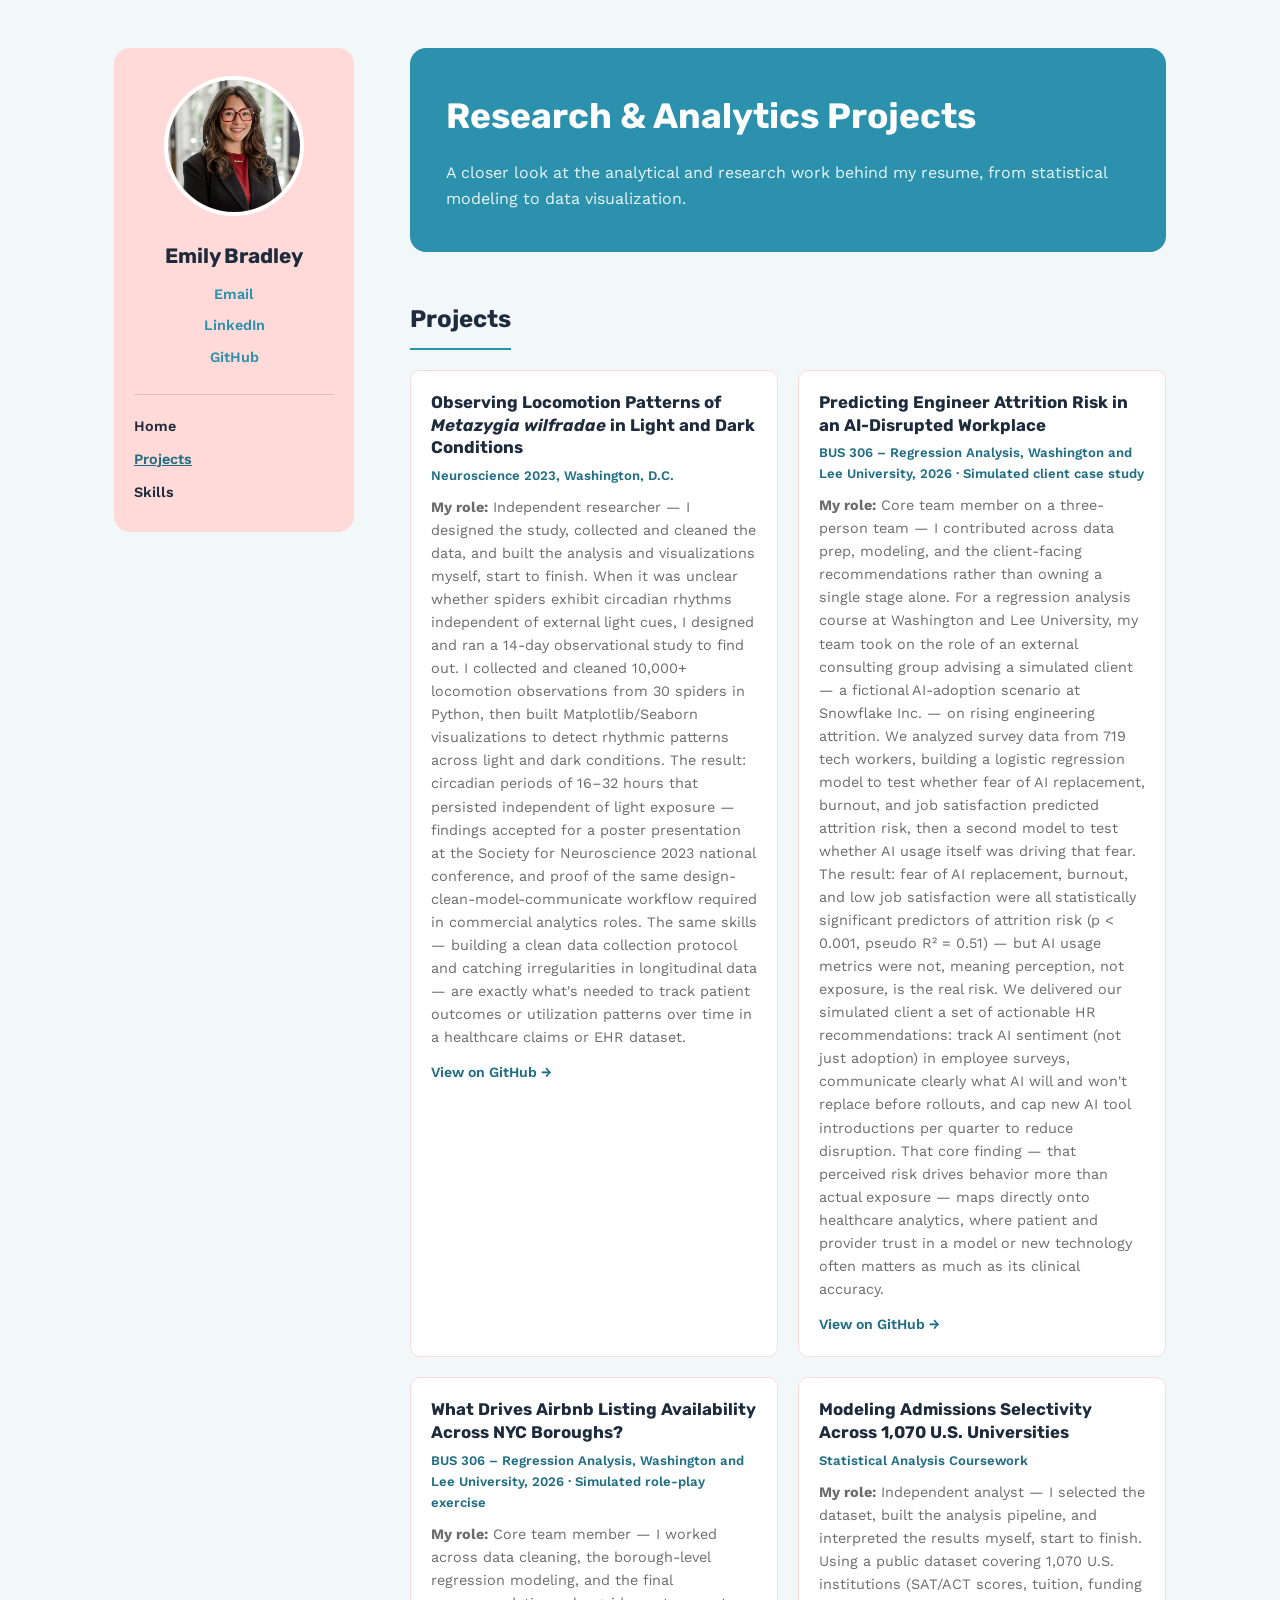
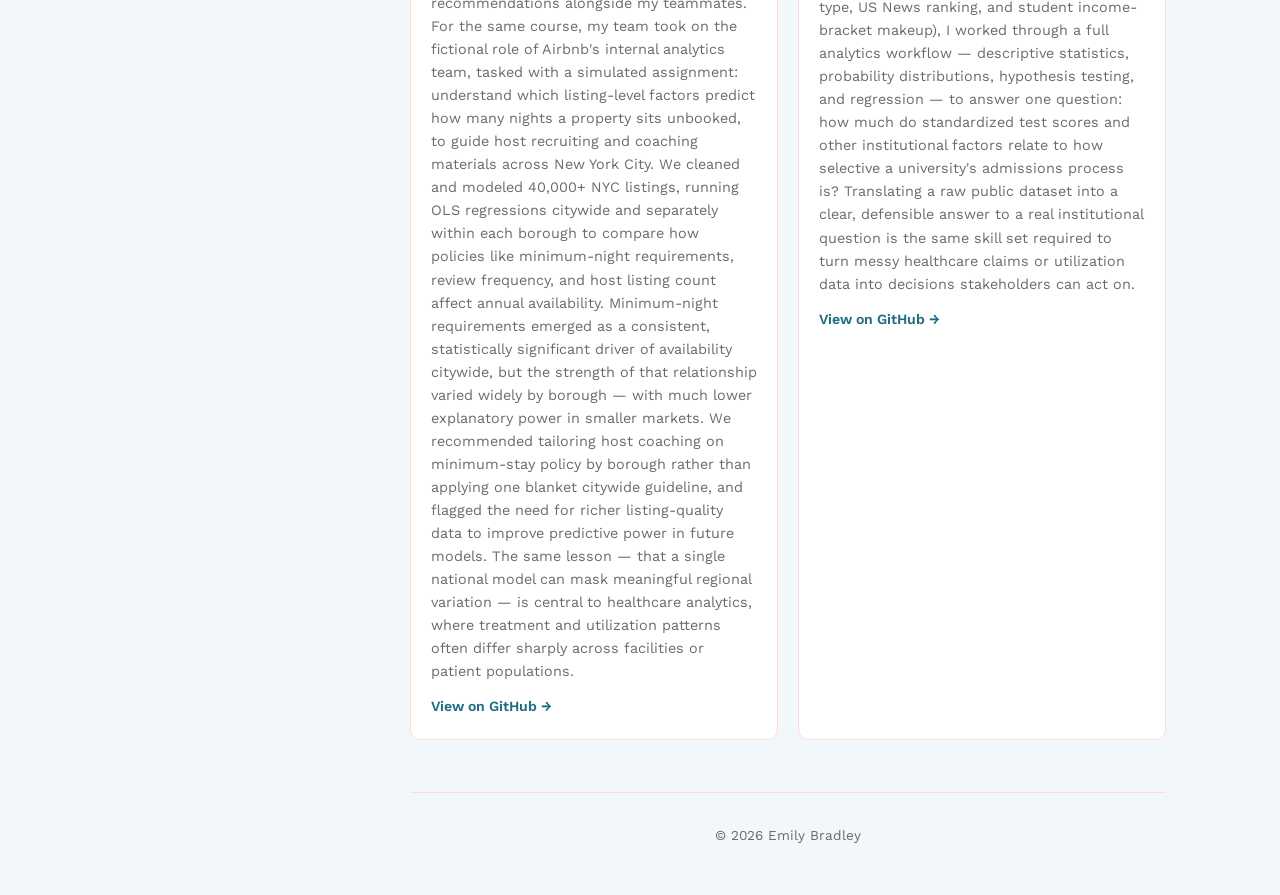
==== projects.html @ 8f9e4322 "Add files via upload" ====
<!DOCTYPE html>
<html lang="en">
<head>
<meta charset="UTF-8">
<meta name="viewport" content="width=device-width, initial-scale=1.0">
<title>Projects | Emily Bradley</title>
<meta name="description" content="Research and analytics projects by Emily Bradley.">
<link rel="preconnect" href="https://fonts.googleapis.com">
<link rel="preconnect" href="https://fonts.gstatic.com" crossorigin>
<link href="https://fonts.googleapis.com/css2?family=Work+Sans:wght@300;400;600;700&family=Rubik:wght@600;700&display=swap" rel="stylesheet">
<link rel="stylesheet" href="style.css">
</head>
<body>

<div class="page">

<aside class="sidebar">
<div class="author-box">
<img src="headshot.jpg" alt="Emily Bradley" class="author-photo" id="headshot">
<h2 class="author-name">Emily Bradley</h2>
<ul class="author-social">
<li><a href="mailto:brade26@wfu.edu">Email</a></li>
<li><a href="https://linkedin.com/in/emilybradley03" target="_blank" rel="noopener">LinkedIn</a></li>
<li><a href="https://github.com/embrad03" target="_blank" rel="noopener">GitHub</a></li>
</ul>
</div>
<nav class="side-nav">
<a href="index.html">Home</a>
<a href="projects.html" class="active">Projects</a>
<a href="skills.html">Skills</a>
</nav>
</aside>

<main class="main">

<section class="intro">
<h1>Research &amp; Analytics Projects</h1>
<p>A closer look at the analytical and research work behind my resume, from statistical modeling to data visualization.</p>
</section>

<section id="projects" class="archive-section">
<h2 class="archive-heading">Projects</h2>
<div class="entries-grid">
<article class="card">
<div class="card-body">
<h3>Observing Locomotion Patterns of <em>Metazygia wilfradae</em> in Light and Dark Conditions</h3>
<p class="card-date">Neuroscience 2023, Washington, D.C.</p>
<p class="card-excerpt"><strong>My role:</strong> Independent researcher &mdash; I designed the study, collected and cleaned the data, and built the analysis and visualizations myself, start to finish. When it was unclear whether spiders exhibit circadian rhythms independent of external light cues, I designed and ran a 14-day observational study to find out. I collected and cleaned 10,000+ locomotion observations from 30 spiders in Python, then built Matplotlib/Seaborn visualizations to detect rhythmic patterns across light and dark conditions. The result: circadian periods of 16&ndash;32 hours that persisted independent of light exposure &mdash; findings accepted for a poster presentation at the Society for Neuroscience 2023 national conference, and proof of the same design-clean-model-communicate workflow required in commercial analytics roles. The same skills &mdash; building a clean data collection protocol and catching irregularities in longitudinal data &mdash; are exactly what's needed to track patient outcomes or utilization patterns over time in a healthcare claims or EHR dataset.</p>
<p class="card-link"><a href="https://github.com/embrad03/spider-circadian-rhythm-project/tree/main" target="_blank" rel="noopener">View on GitHub &rarr;</a></p>
</div>
</article>
<article class="card">
<div class="card-body">
<h3>Predicting Engineer Attrition Risk in an AI-Disrupted Workplace</h3>
<p class="card-date">BUS 306 &ndash; Regression Analysis, Washington and Lee University, 2026 &middot; Simulated client case study</p>
<p class="card-excerpt"><strong>My role:</strong> Core team member on a three-person team &mdash; I contributed across data prep, modeling, and the client-facing recommendations rather than owning a single stage alone. For a regression analysis course at Washington and Lee University, my team took on the role of an external consulting group advising a simulated client &mdash; a fictional AI-adoption scenario at Snowflake Inc. &mdash; on rising engineering attrition. We analyzed survey data from 719 tech workers, building a logistic regression model to test whether fear of AI replacement, burnout, and job satisfaction predicted attrition risk, then a second model to test whether AI usage itself was driving that fear. The result: fear of AI replacement, burnout, and low job satisfaction were all statistically significant predictors of attrition risk (p &lt; 0.001, pseudo R&sup2; = 0.51) &mdash; but AI usage metrics were not, meaning perception, not exposure, is the real risk. We delivered our simulated client a set of actionable HR recommendations: track AI sentiment (not just adoption) in employee surveys, communicate clearly what AI will and won't replace before rollouts, and cap new AI tool introductions per quarter to reduce disruption. That core finding &mdash; that perceived risk drives behavior more than actual exposure &mdash; maps directly onto healthcare analytics, where patient and provider trust in a model or new technology often matters as much as its clinical accuracy.</p>
<p class="card-link"><a href="https://github.com/embrad03/ai-attrition-risk-analysis" target="_blank" rel="noopener">View on GitHub &rarr;</a></p>
</div>
</article>
<article class="card">
<div class="card-body">
<h3>What Drives Airbnb Listing Availability Across NYC Boroughs?</h3>
<p class="card-date">BUS 306 &ndash; Regression Analysis, Washington and Lee University, 2026 &middot; Simulated role-play exercise</p>
<p class="card-excerpt"><strong>My role:</strong> Core team member &mdash; I worked across data cleaning, the borough-level regression modeling, and the final recommendations alongside my teammates. For the same course, my team took on the fictional role of Airbnb's internal analytics team, tasked with a simulated assignment: understand which listing-level factors predict how many nights a property sits unbooked, to guide host recruiting and coaching materials across New York City. We cleaned and modeled 40,000+ NYC listings, running OLS regressions citywide and separately within each borough to compare how policies like minimum-night requirements, review frequency, and host listing count affect annual availability. Minimum-night requirements emerged as a consistent, statistically significant driver of availability citywide, but the strength of that relationship varied widely by borough &mdash; with much lower explanatory power in smaller markets. We recommended tailoring host coaching on minimum-stay policy by borough rather than applying one blanket citywide guideline, and flagged the need for richer listing-quality data to improve predictive power in future models. The same lesson &mdash; that a single national model can mask meaningful regional variation &mdash; is central to healthcare analytics, where treatment and utilization patterns often differ sharply across facilities or patient populations.</p>
<p class="card-link"><a href="https://github.com/embrad03/airbnb-nyc-availability-analysis" target="_blank" rel="noopener">View on GitHub &rarr;</a></p>
</div>
</article>
<article class="card">
<div class="card-body">
<h3>Modeling Admissions Selectivity Across 1,070 U.S. Universities</h3>
<p class="card-date">Statistical Analysis Coursework</p>
<p class="card-excerpt"><strong>My role:</strong> Independent analyst &mdash; I selected the dataset, built the analysis pipeline, and interpreted the results myself, start to finish. Using a public dataset covering 1,070 U.S. institutions (SAT/ACT scores, tuition, funding type, US News ranking, and student income-bracket makeup), I worked through a full analytics workflow &mdash; descriptive statistics, probability distributions, hypothesis testing, and regression &mdash; to answer one question: how much do standardized test scores and other institutional factors relate to how selective a university's admissions process is? Translating a raw public dataset into a clear, defensible answer to a real institutional question is the same skill set required to turn messy healthcare claims or utilization data into decisions stakeholders can act on.</p>
<p class="card-link"><a href="https://github.com/embrad03/University_test_scores_project/tree/main" target="_blank" rel="noopener">View on GitHub &rarr;</a></p>
</div>
</article>
</div>
</section>

<footer class="footer">
<p>&copy; 2026 Emily Bradley</p>
</footer>

</main>

</div>

</body>
</html>
---- style.css ----
:root {
--navy: #1e2b3c;
--teal: #2b91ad;
--teal-dark: #1f6d83;
--pink: #ffdad8;
--periwinkle: #d3ddea;
--cream: #f2f7f9;
--gray: #cdecef;
--text: #2b2b2b;
--muted: #6b6b6b;
--border: #ffdad8;
}

* { box-sizing: border-box; margin: 0; padding: 0; }

body {
font-family: 'Work Sans', sans-serif;
color: var(--text);
background: var(--cream);
line-height: 1.6;
}

h1, h2, h3, h4 { font-family: 'Rubik', sans-serif; color: var(--navy); }
a { color: var(--teal); text-decoration: none; }
a:hover { color: var(--teal-dark); }

.page {
max-width: 1100px;
margin: 0 auto;
padding: 48px 24px;
display: flex;
gap: 56px;
align-items: flex-start;
}

/* Sidebar */
.sidebar {
flex: 0 0 240px;
position: sticky;
top: 48px;
background: var(--pink);
border-radius: 16px;
padding: 28px 20px;
}
.author-box {
text-align: center;
padding-bottom: 24px;
border-bottom: 1px solid rgba(30, 43, 60, 0.15);
margin-bottom: 20px;
}
.author-photo {
width: 140px;
height: 140px;
border-radius: 50%;
object-fit: cover;
object-position: 38% center;
border: 4px solid #fff;
margin-bottom: 16px;
}
.author-name { font-size: 1.3rem; margin-bottom: 8px; }
.author-bio { color: var(--muted); font-size: 0.9rem; margin-bottom: 16px; }
.author-social { list-style: none; display: flex; flex-direction: column; gap: 6px; }
.author-social a { font-weight: 600; font-size: 0.9rem; }

.side-nav { display: flex; flex-direction: column; gap: 10px; }
.side-nav a { font-weight: 600; font-size: 0.9rem; color: var(--navy); }
.side-nav a:hover { color: var(--teal-dark); }
.side-nav a.active { color: var(--teal-dark); text-decoration: underline; }

.see-more { margin-top: 18px; }
.see-more a { font-weight: 600; color: var(--teal-dark); }

/* Main */
.main { flex: 1; min-width: 0; }

.intro {
margin-bottom: 48px;
background: var(--teal);
border-radius: 16px;
padding: 40px 36px;
}
.intro h1 { font-size: 2.2rem; margin-bottom: 16px; color: #fff; }
.intro p { color: #eaf6f8; max-width: 680px; }

.archive-section { margin-bottom: 52px; }
.archive-heading {
font-size: 1.5rem;
margin-bottom: 20px;
padding-bottom: 10px;
border-bottom: 2px solid var(--teal);
display: inline-block;
}

.entries-grid {
display: grid;
grid-template-columns: repeat(auto-fill, minmax(280px, 1fr));
gap: 20px;
}

.card {
background: #fff;
border: 1px solid var(--border);
border-radius: 10px;
overflow: hidden;
transition: box-shadow 0.2s ease, transform 0.2s ease;
}
.card:hover { box-shadow: 0 6px 18px rgba(0,0,0,0.08); transform: translateY(-2px); }
.card-body { padding: 20px; }
.card-body h3 { font-size: 1.05rem; margin-bottom: 6px; line-height: 1.35; }
.card-date { color: var(--teal-dark); font-size: 0.82rem; font-weight: 600; margin-bottom: 10px; }
.card-excerpt { color: var(--muted); font-size: 0.9rem; }
.card-link { margin-top: 10px; }
.card-link a { font-weight: 600; font-size: 0.88rem; color: var(--teal-dark); }

.placeholder-card { border-style: dashed; background: var(--cream); }
.placeholder-card .card-body h3 { color: var(--muted); }

/* Video */
.video-placeholder {
background: #fff;
border: 1px dashed var(--border);
border-radius: 10px;
padding: 60px 20px;
text-align: center;
color: var(--muted);
font-size: 0.95rem;
}

/* Resume */
.resume-intro { color: var(--muted); font-size: 0.9rem; margin-bottom: 14px; }
.resume-download {
display: inline-block;
background: var(--teal);
color: #fff;
font-weight: 600;
font-size: 0.9rem;
padding: 10px 18px;
border-radius: 8px;
margin-bottom: 18px;
}
.resume-download:hover { background: var(--teal-dark); color: #fff; }
.resume-embed {
border: 1px solid var(--border);
border-radius: 10px;
overflow: hidden;
}
.resume-embed embed { display: block; border: none; }

/* Skills */
.skills-framing { color: var(--muted); font-size: 0.92rem; margin-bottom: 20px; max-width: 680px; }
.skills-subhead { margin: 24px 0 12px; font-size: 1.05rem; }
.tag-list { display: flex; flex-wrap: wrap; gap: 10px; margin-bottom: 8px; }
.tag-list span {
background: var(--gray);
border: 1px solid var(--border);
padding: 6px 14px;
border-radius: 20px;
font-size: 0.85rem;
color: var(--navy);
}
.tech-grid { display: grid; grid-template-columns: repeat(auto-fit, minmax(220px, 1fr)); gap: 16px; }
.tech-item { background: #fff; border: 1px solid var(--border); border-radius: 10px; padding: 16px; }
.tech-item h4 { font-size: 0.95rem; margin-bottom: 6px; color: var(--teal-dark); }
.tech-item p { color: var(--muted); font-size: 0.88rem; }

/* Education */
.education { display: flex; gap: 32px; flex-wrap: wrap; }
.edu-item { flex: 1; min-width: 240px; }
.edu-item h3 { font-size: 1.05rem; margin-bottom: 4px; }
.edu-meta { color: var(--muted); font-size: 0.88rem; }

.footer { text-align: center; padding: 32px 0 0; color: var(--muted); font-size: 0.85rem; border-top: 1px solid var(--border); }

@media (max-width: 800px) {
.page { flex-direction: column; }
.sidebar { flex: none; width: 100%; position: static; }
.author-social { flex-direction: row; justify-content: center; flex-wrap: wrap; }
.side-nav { flex-direction: row; flex-wrap: wrap; justify-content: center; }
.resume-embed embed { height: 500px; }
}
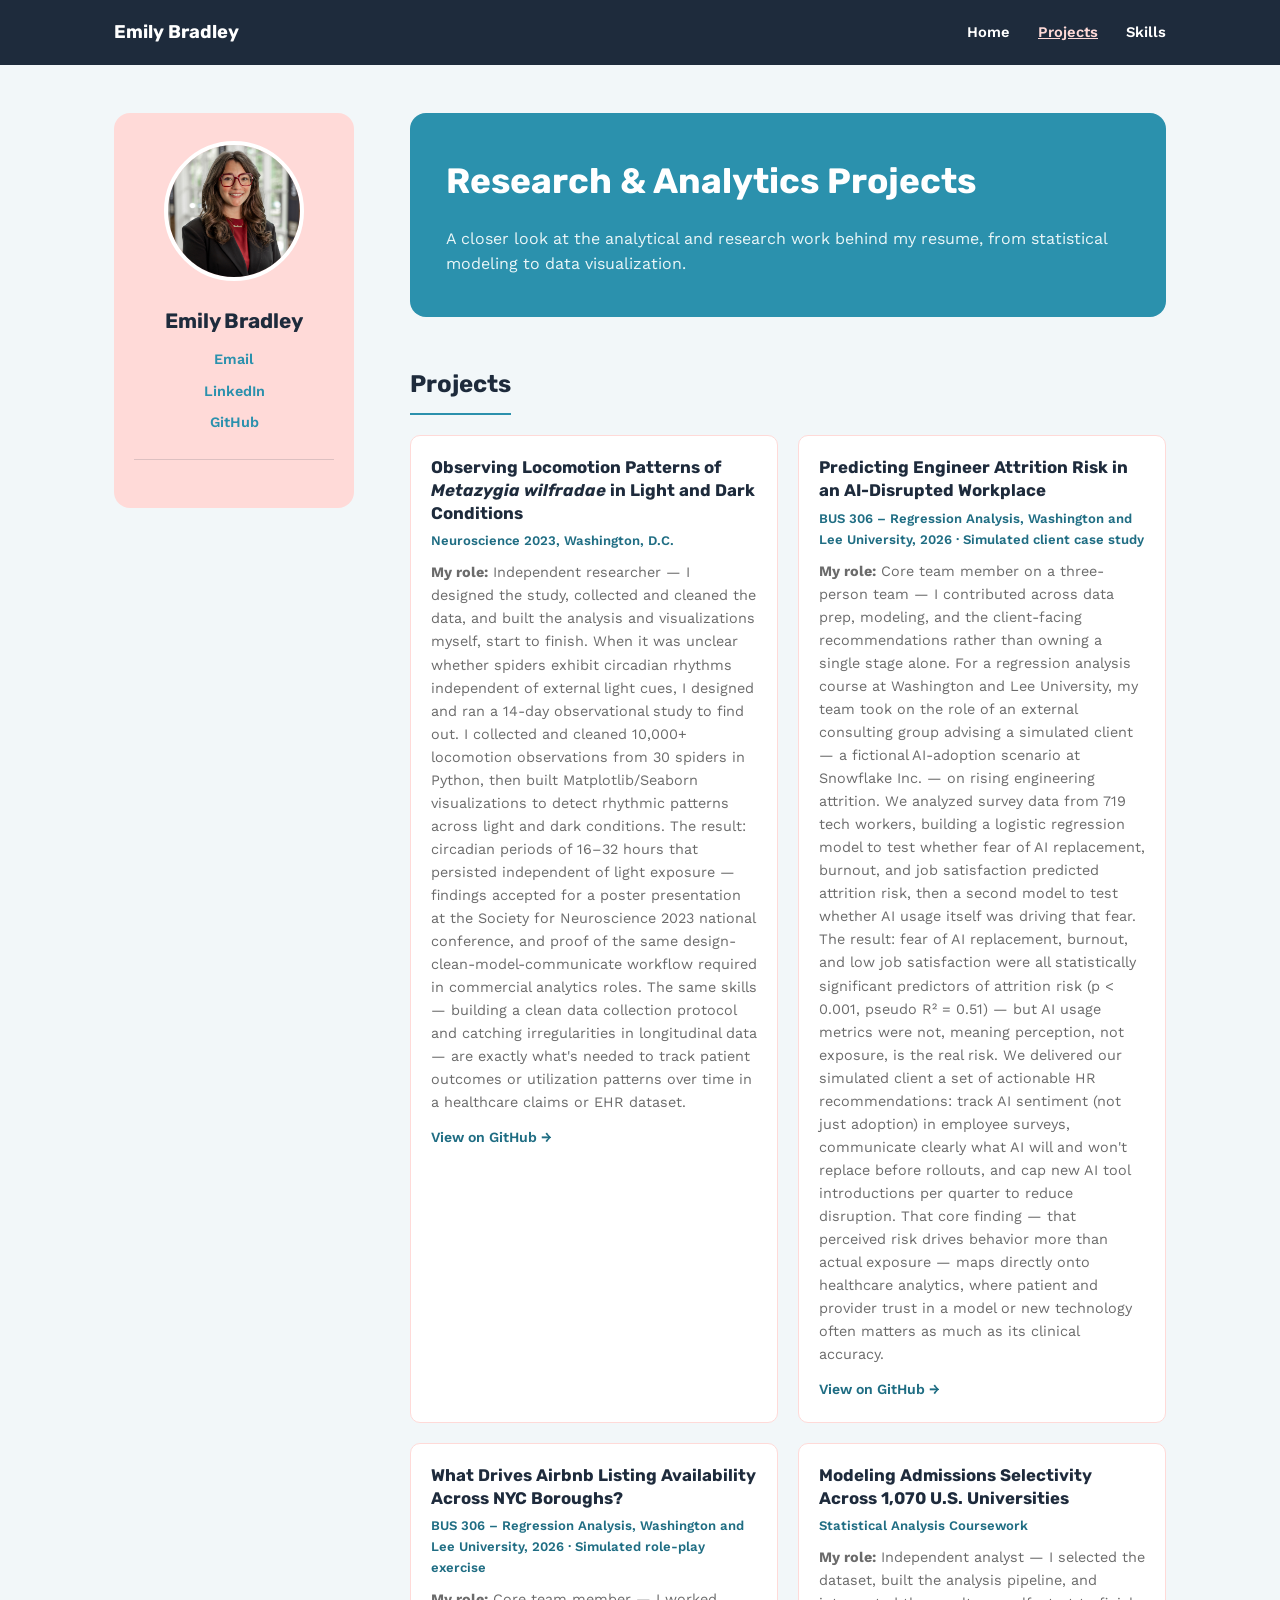
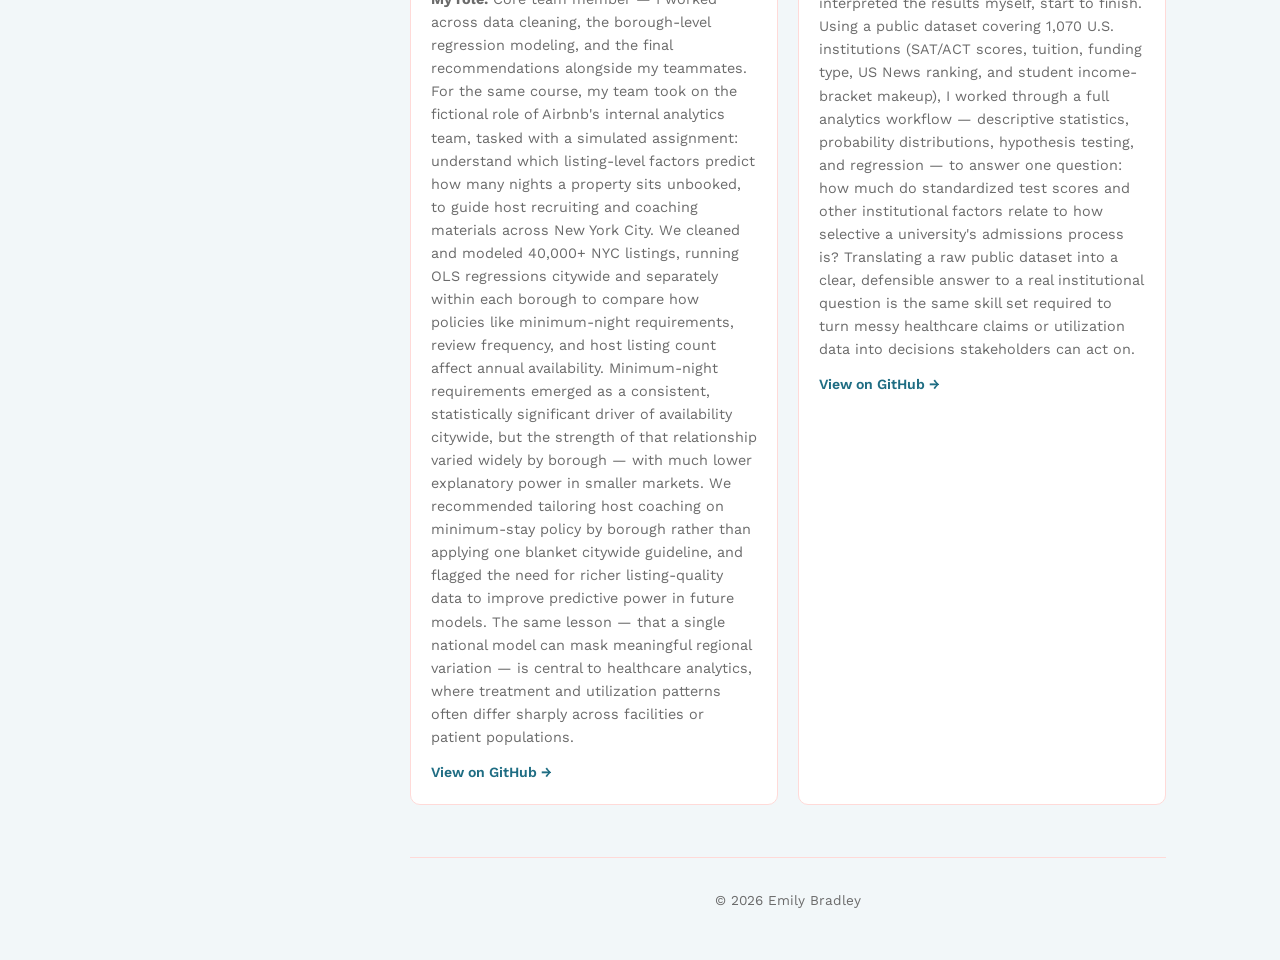
==== commit 7b503210: "Add files via upload" ====
--- a/projects.html
+++ b/projects.html
@@ -12,6 +12,17 @@
 </head>
 <body>
 
+<header class="topnav">
+  <div class="topnav-inner">
+    <a href="index.html" class="topnav-brand">Emily Bradley</a>
+    <nav class="topnav-links">
+      <a href="index.html">Home</a>
+      <a href="projects.html" class="active">Projects</a>
+      <a href="skills.html">Skills</a>
+    </nav>
+  </div>
+</header>
+
 <div class="page">
 
 <aside class="sidebar">
@@ -24,11 +35,6 @@
 <li><a href="https://github.com/embrad03" target="_blank" rel="noopener">GitHub</a></li>
 </ul>
 </div>
-<nav class="side-nav">
-<a href="index.html">Home</a>
-<a href="projects.html" class="active">Projects</a>
-<a href="skills.html">Skills</a>
-</nav>
 </aside>
 
 <main class="main">
--- a/style.css
+++ b/style.css
@@ -1,71 +1,85 @@
 :root {
---navy: #1e2b3c;
---teal: #2b91ad;
---teal-dark: #1f6d83;
---pink: #ffdad8;
---periwinkle: #d3ddea;
---cream: #f2f7f9;
---gray: #cdecef;
---text: #2b2b2b;
---muted: #6b6b6b;
---border: #ffdad8;
+  --navy: #1e2b3c;
+  --teal: #2b91ad;
+  --teal-dark: #1f6d83;
+  --pink: #ffdad8;
+  --periwinkle: #d3ddea;
+  --cream: #f2f7f9;
+  --gray: #cdecef;
+  --text: #2b2b2b;
+  --muted: #6b6b6b;
+  --border: #ffdad8;
 }
 
 * { box-sizing: border-box; margin: 0; padding: 0; }
 
 body {
-font-family: 'Work Sans', sans-serif;
-color: var(--text);
-background: var(--cream);
-line-height: 1.6;
+  font-family: 'Work Sans', sans-serif;
+  color: var(--text);
+  background: var(--cream);
+  line-height: 1.6;
 }
 
 h1, h2, h3, h4 { font-family: 'Rubik', sans-serif; color: var(--navy); }
 a { color: var(--teal); text-decoration: none; }
 a:hover { color: var(--teal-dark); }
 
+/* Top banner nav */
+.topnav { background: var(--navy); }
+.topnav-inner {
+  max-width: 1100px;
+  margin: 0 auto;
+  padding: 18px 24px;
+  display: flex;
+  align-items: center;
+  justify-content: space-between;
+  flex-wrap: wrap;
+  gap: 12px;
+}
+.topnav-brand { color: #fff; font-family: 'Rubik', sans-serif; font-weight: 700; font-size: 1.15rem; }
+.topnav-brand:hover { color: var(--pink); }
+.topnav-links { display: flex; gap: 28px; }
+.topnav-links a { color: #fff; font-weight: 600; font-size: 0.92rem; }
+.topnav-links a:hover { color: var(--pink); }
+.topnav-links a.active { color: var(--pink); text-decoration: underline; }
+
 .page {
-max-width: 1100px;
-margin: 0 auto;
-padding: 48px 24px;
-display: flex;
-gap: 56px;
-align-items: flex-start;
+  max-width: 1100px;
+  margin: 0 auto;
+  padding: 48px 24px;
+  display: flex;
+  gap: 56px;
+  align-items: flex-start;
 }
 
 /* Sidebar */
 .sidebar {
-flex: 0 0 240px;
-position: sticky;
-top: 48px;
-background: var(--pink);
-border-radius: 16px;
-padding: 28px 20px;
+  flex: 0 0 240px;
+  position: sticky;
+  top: 48px;
+  background: var(--pink);
+  border-radius: 16px;
+  padding: 28px 20px;
 }
 .author-box {
-text-align: center;
-padding-bottom: 24px;
-border-bottom: 1px solid rgba(30, 43, 60, 0.15);
-margin-bottom: 20px;
+  text-align: center;
+  padding-bottom: 24px;
+  border-bottom: 1px solid rgba(30, 43, 60, 0.15);
+  margin-bottom: 20px;
 }
 .author-photo {
-width: 140px;
-height: 140px;
-border-radius: 50%;
-object-fit: cover;
-object-position: 38% center;
-border: 4px solid #fff;
-margin-bottom: 16px;
+  width: 140px;
+  height: 140px;
+  border-radius: 50%;
+  object-fit: cover;
+  object-position: 40% center;
+  border: 4px solid #fff;
+  margin-bottom: 16px;
 }
 .author-name { font-size: 1.3rem; margin-bottom: 8px; }
 .author-bio { color: var(--muted); font-size: 0.9rem; margin-bottom: 16px; }
 .author-social { list-style: none; display: flex; flex-direction: column; gap: 6px; }
 .author-social a { font-weight: 600; font-size: 0.9rem; }
-
-.side-nav { display: flex; flex-direction: column; gap: 10px; }
-.side-nav a { font-weight: 600; font-size: 0.9rem; color: var(--navy); }
-.side-nav a:hover { color: var(--teal-dark); }
-.side-nav a.active { color: var(--teal-dark); text-decoration: underline; }
 
 .see-more { margin-top: 18px; }
 .see-more a { font-weight: 600; color: var(--teal-dark); }
@@ -74,35 +88,35 @@
 .main { flex: 1; min-width: 0; }
 
 .intro {
-margin-bottom: 48px;
-background: var(--teal);
-border-radius: 16px;
-padding: 40px 36px;
+  margin-bottom: 48px;
+  background: var(--teal);
+  border-radius: 16px;
+  padding: 40px 36px;
 }
 .intro h1 { font-size: 2.2rem; margin-bottom: 16px; color: #fff; }
 .intro p { color: #eaf6f8; max-width: 680px; }
 
 .archive-section { margin-bottom: 52px; }
 .archive-heading {
-font-size: 1.5rem;
-margin-bottom: 20px;
-padding-bottom: 10px;
-border-bottom: 2px solid var(--teal);
-display: inline-block;
+  font-size: 1.5rem;
+  margin-bottom: 20px;
+  padding-bottom: 10px;
+  border-bottom: 2px solid var(--teal);
+  display: inline-block;
 }
 
 .entries-grid {
-display: grid;
-grid-template-columns: repeat(auto-fill, minmax(280px, 1fr));
-gap: 20px;
+  display: grid;
+  grid-template-columns: repeat(auto-fill, minmax(280px, 1fr));
+  gap: 20px;
 }
 
 .card {
-background: #fff;
-border: 1px solid var(--border);
-border-radius: 10px;
-overflow: hidden;
-transition: box-shadow 0.2s ease, transform 0.2s ease;
+  background: #fff;
+  border: 1px solid var(--border);
+  border-radius: 10px;
+  overflow: hidden;
+  transition: box-shadow 0.2s ease, transform 0.2s ease;
 }
 .card:hover { box-shadow: 0 6px 18px rgba(0,0,0,0.08); transform: translateY(-2px); }
 .card-body { padding: 20px; }
@@ -112,51 +126,16 @@
 .card-link { margin-top: 10px; }
 .card-link a { font-weight: 600; font-size: 0.88rem; color: var(--teal-dark); }
 
-.placeholder-card { border-style: dashed; background: var(--cream); }
-.placeholder-card .card-body h3 { color: var(--muted); }
-
-/* Video */
-.video-placeholder {
-background: #fff;
-border: 1px dashed var(--border);
-border-radius: 10px;
-padding: 60px 20px;
-text-align: center;
-color: var(--muted);
-font-size: 0.95rem;
-}
-
-/* Resume */
-.resume-intro { color: var(--muted); font-size: 0.9rem; margin-bottom: 14px; }
-.resume-download {
-display: inline-block;
-background: var(--teal);
-color: #fff;
-font-weight: 600;
-font-size: 0.9rem;
-padding: 10px 18px;
-border-radius: 8px;
-margin-bottom: 18px;
-}
-.resume-download:hover { background: var(--teal-dark); color: #fff; }
-.resume-embed {
-border: 1px solid var(--border);
-border-radius: 10px;
-overflow: hidden;
-}
-.resume-embed embed { display: block; border: none; }
-
 /* Skills */
-.skills-framing { color: var(--muted); font-size: 0.92rem; margin-bottom: 20px; max-width: 680px; }
 .skills-subhead { margin: 24px 0 12px; font-size: 1.05rem; }
 .tag-list { display: flex; flex-wrap: wrap; gap: 10px; margin-bottom: 8px; }
 .tag-list span {
-background: var(--gray);
-border: 1px solid var(--border);
-padding: 6px 14px;
-border-radius: 20px;
-font-size: 0.85rem;
-color: var(--navy);
+  background: var(--gray);
+  border: 1px solid var(--border);
+  padding: 6px 14px;
+  border-radius: 20px;
+  font-size: 0.85rem;
+  color: var(--navy);
 }
 .tech-grid { display: grid; grid-template-columns: repeat(auto-fit, minmax(220px, 1fr)); gap: 16px; }
 .tech-item { background: #fff; border: 1px solid var(--border); border-radius: 10px; padding: 16px; }
@@ -172,9 +151,8 @@
 .footer { text-align: center; padding: 32px 0 0; color: var(--muted); font-size: 0.85rem; border-top: 1px solid var(--border); }
 
 @media (max-width: 800px) {
-.page { flex-direction: column; }
-.sidebar { flex: none; width: 100%; position: static; }
-.author-social { flex-direction: row; justify-content: center; flex-wrap: wrap; }
-.side-nav { flex-direction: row; flex-wrap: wrap; justify-content: center; }
-.resume-embed embed { height: 500px; }
+  .page { flex-direction: column; }
+  .sidebar { flex: none; width: 100%; position: static; }
+  .author-social { flex-direction: row; justify-content: center; flex-wrap: wrap; }
+  .topnav-inner { justify-content: center; text-align: center; }
 }
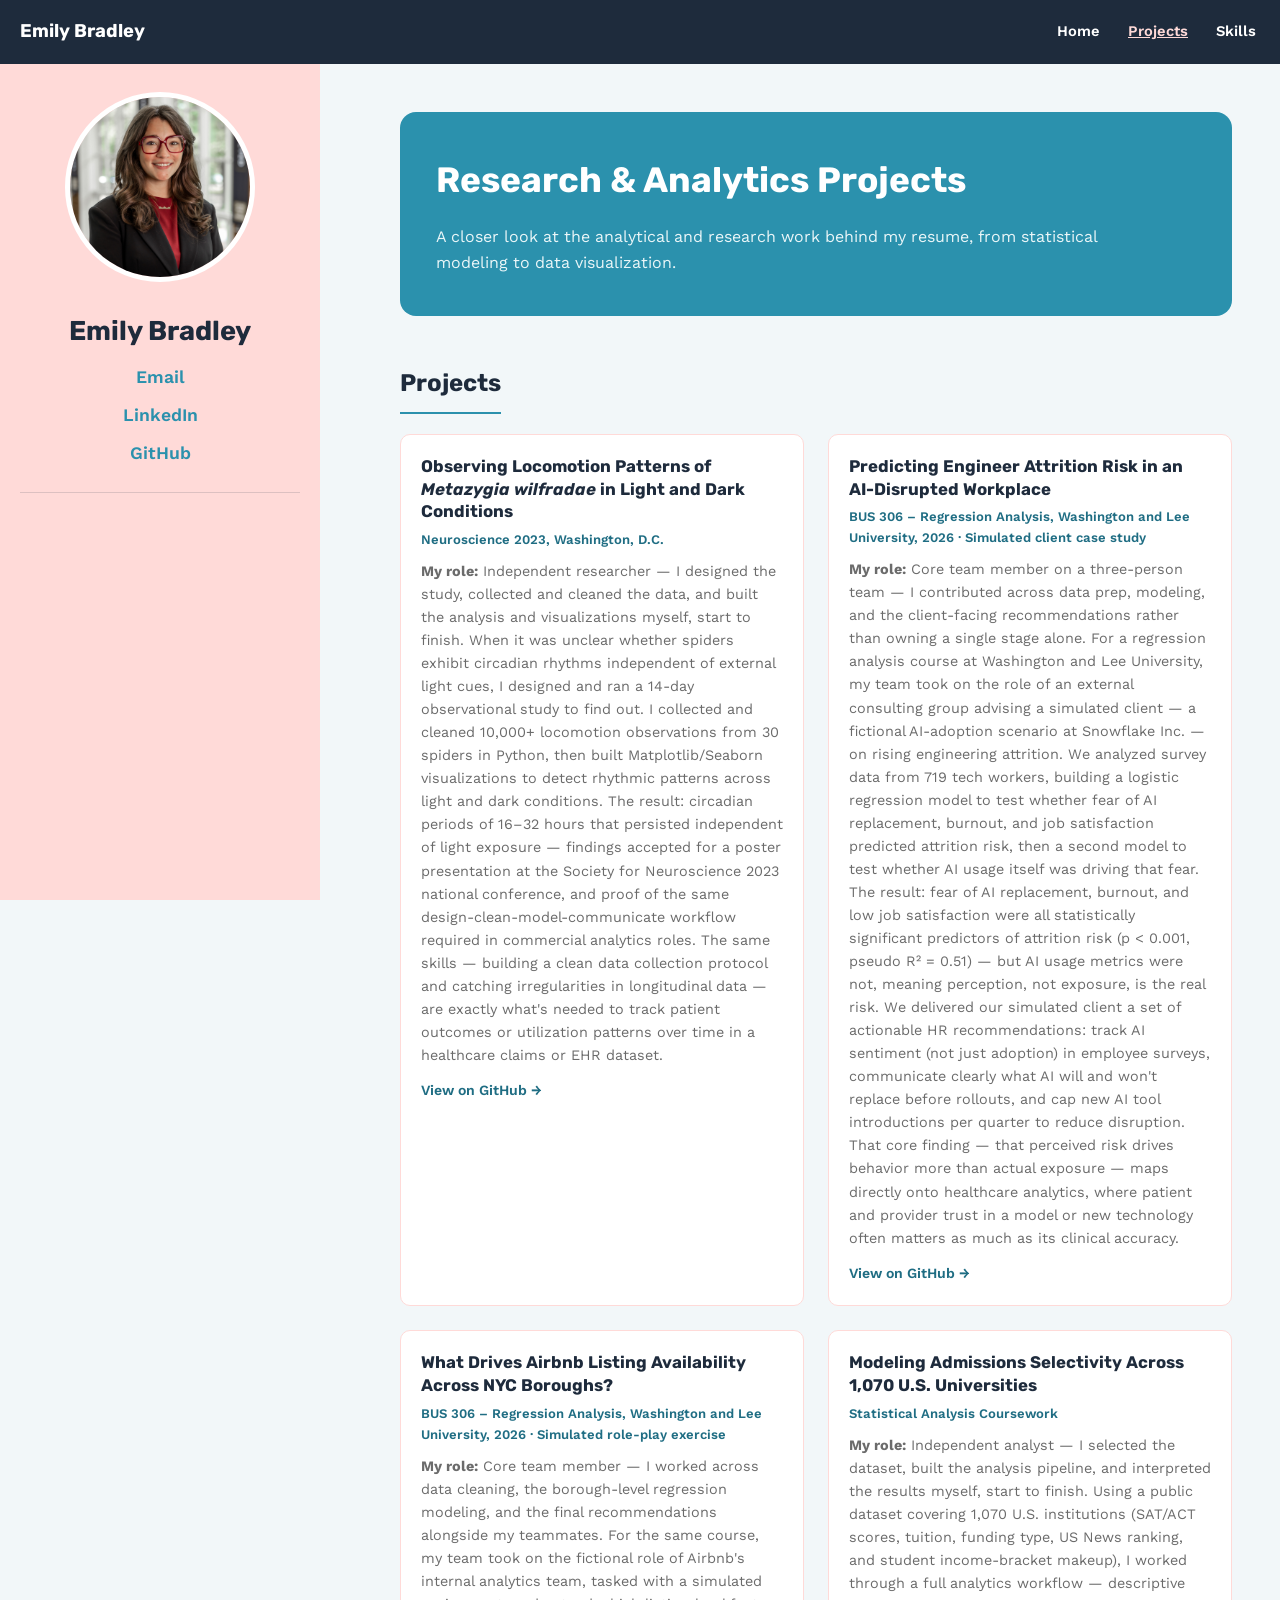
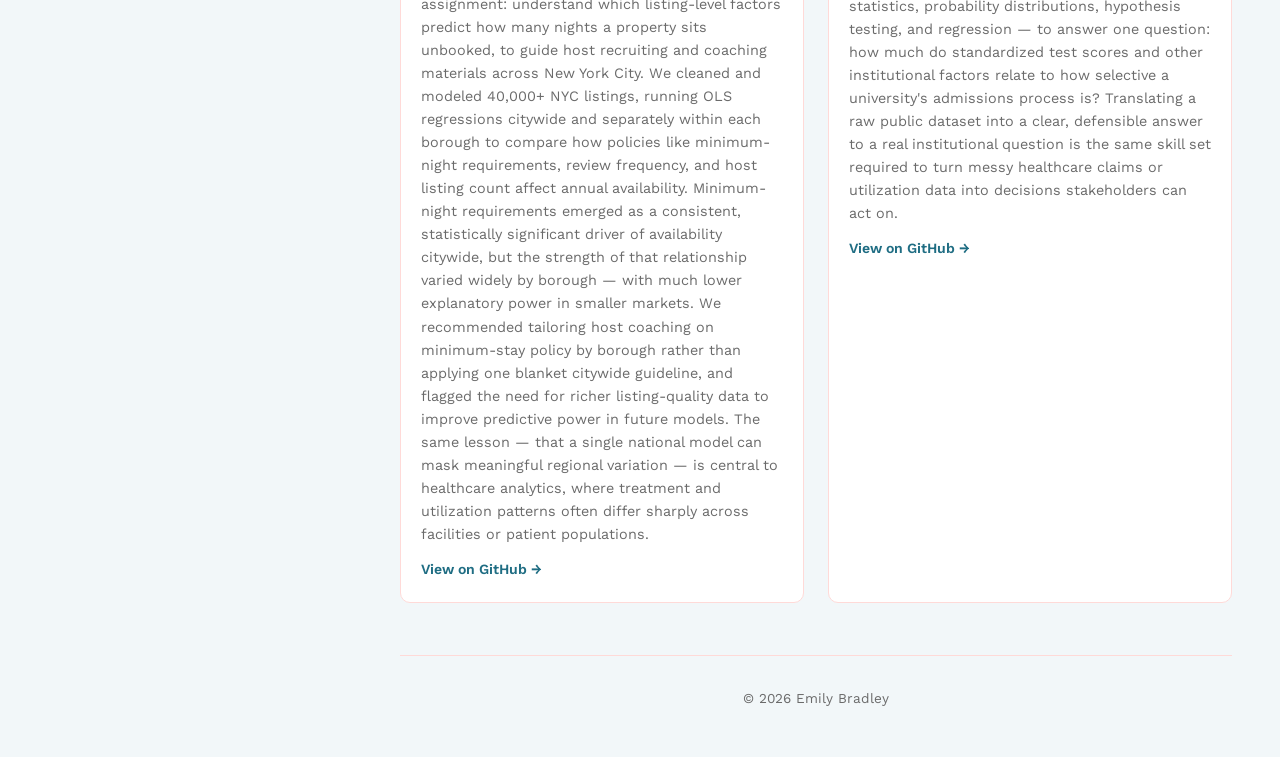
==== commit c737b1e6: "Add files via upload" ====
--- a/projects.html
+++ b/projects.html
@@ -8,7 +8,7 @@
 <link rel="preconnect" href="https://fonts.googleapis.com">
 <link rel="preconnect" href="https://fonts.gstatic.com" crossorigin>
 <link href="https://fonts.googleapis.com/css2?family=Work+Sans:wght@300;400;600;700&family=Rubik:wght@600;700&display=swap" rel="stylesheet">
-<link rel="stylesheet" href="style.css">
+<link rel="stylesheet" href="style.css?v=2">
 </head>
 <body>
 
--- a/style.css
+++ b/style.css
@@ -9,6 +9,8 @@
   --text: #2b2b2b;
   --muted: #6b6b6b;
   --border: #ffdad8;
+  --topnav-h: 64px;
+  --sidebar-w: 320px;
 }
 
 * { box-sizing: border-box; margin: 0; padding: 0; }
@@ -25,11 +27,16 @@
 a:hover { color: var(--teal-dark); }
 
 /* Top banner nav */
-.topnav { background: var(--navy); }
+.topnav {
+  background: var(--navy);
+  position: sticky;
+  top: 0;
+  z-index: 50;
+}
 .topnav-inner {
-  max-width: 1100px;
-  margin: 0 auto;
-  padding: 18px 24px;
+  width: 100%;
+  height: var(--topnav-h);
+  padding: 0 24px 0 20px;
   display: flex;
   align-items: center;
   justify-content: space-between;
@@ -44,22 +51,24 @@
 .topnav-links a.active { color: var(--pink); text-decoration: underline; }
 
 .page {
-  max-width: 1100px;
+  max-width: 1600px;
   margin: 0 auto;
-  padding: 48px 24px;
-  display: flex;
-  gap: 56px;
-  align-items: flex-start;
+  padding: 48px 48px;
+  padding-left: calc(var(--sidebar-w) + 56px + 24px);
 }
 
 /* Sidebar */
 .sidebar {
-  flex: 0 0 240px;
-  position: sticky;
-  top: 48px;
+  position: fixed;
+  top: var(--topnav-h);
+  left: 0;
+  bottom: 0;
+  width: var(--sidebar-w);
+  overflow-y: auto;
   background: var(--pink);
-  border-radius: 16px;
+  border-radius: 0;
   padding: 28px 20px;
+  z-index: 40;
 }
 .author-box {
   text-align: center;
@@ -68,24 +77,55 @@
   margin-bottom: 20px;
 }
 .author-photo {
-  width: 140px;
-  height: 140px;
+  width: 190px;
+  height: 190px;
   border-radius: 50%;
   object-fit: cover;
   object-position: 40% center;
-  border: 4px solid #fff;
-  margin-bottom: 16px;
-}
-.author-name { font-size: 1.3rem; margin-bottom: 8px; }
-.author-bio { color: var(--muted); font-size: 0.9rem; margin-bottom: 16px; }
-.author-social { list-style: none; display: flex; flex-direction: column; gap: 6px; }
-.author-social a { font-weight: 600; font-size: 0.9rem; }
+  border: 5px solid #fff;
+  margin-bottom: 20px;
+}
+.author-name { font-size: 1.7rem; margin-bottom: 10px; }
+.author-bio { color: var(--muted); font-size: 1rem; margin-bottom: 16px; }
+.author-social { list-style: none; display: flex; flex-direction: column; gap: 10px; }
+.author-social a { font-weight: 600; font-size: 1.1rem; }
 
 .see-more { margin-top: 18px; }
 .see-more a { font-weight: 600; color: var(--teal-dark); }
 
+/* Video */
+.video-placeholder {
+  background: #fff;
+  border: 1px dashed var(--border);
+  border-radius: 10px;
+  padding: 60px 20px;
+  text-align: center;
+  color: var(--muted);
+  font-size: 0.95rem;
+}
+
+/* Resume */
+.resume-intro { color: var(--muted); font-size: 0.9rem; margin-bottom: 14px; }
+.resume-download {
+  display: inline-block;
+  background: var(--teal);
+  color: #fff;
+  font-weight: 600;
+  font-size: 0.9rem;
+  padding: 10px 18px;
+  border-radius: 8px;
+  margin-bottom: 18px;
+}
+.resume-download:hover { background: var(--teal-dark); color: #fff; }
+.resume-embed {
+  border: 1px solid var(--border);
+  border-radius: 10px;
+  overflow: hidden;
+}
+.resume-embed embed { display: block; border: none; }
+
 /* Main */
-.main { flex: 1; min-width: 0; }
+.main { min-width: 0; }
 
 .intro {
   margin-bottom: 48px;
@@ -107,8 +147,8 @@
 
 .entries-grid {
   display: grid;
-  grid-template-columns: repeat(auto-fill, minmax(280px, 1fr));
-  gap: 20px;
+  grid-template-columns: repeat(auto-fill, minmax(320px, 1fr));
+  gap: 24px;
 }
 
 .card {
@@ -137,7 +177,7 @@
   font-size: 0.85rem;
   color: var(--navy);
 }
-.tech-grid { display: grid; grid-template-columns: repeat(auto-fit, minmax(220px, 1fr)); gap: 16px; }
+.tech-grid { display: grid; grid-template-columns: repeat(auto-fit, minmax(260px, 1fr)); gap: 20px; }
 .tech-item { background: #fff; border: 1px solid var(--border); border-radius: 10px; padding: 16px; }
 .tech-item h4 { font-size: 0.95rem; margin-bottom: 6px; color: var(--teal-dark); }
 .tech-item p { color: var(--muted); font-size: 0.88rem; }
@@ -151,8 +191,14 @@
 .footer { text-align: center; padding: 32px 0 0; color: var(--muted); font-size: 0.85rem; border-top: 1px solid var(--border); }
 
 @media (max-width: 800px) {
-  .page { flex-direction: column; }
-  .sidebar { flex: none; width: 100%; position: static; }
+  .page { padding-left: 24px; }
+  .sidebar {
+    position: static;
+    width: auto;
+    height: auto;
+    margin-bottom: 32px;
+  }
   .author-social { flex-direction: row; justify-content: center; flex-wrap: wrap; }
   .topnav-inner { justify-content: center; text-align: center; }
-}
+  .resume-embed embed { height: 500px; }
+}
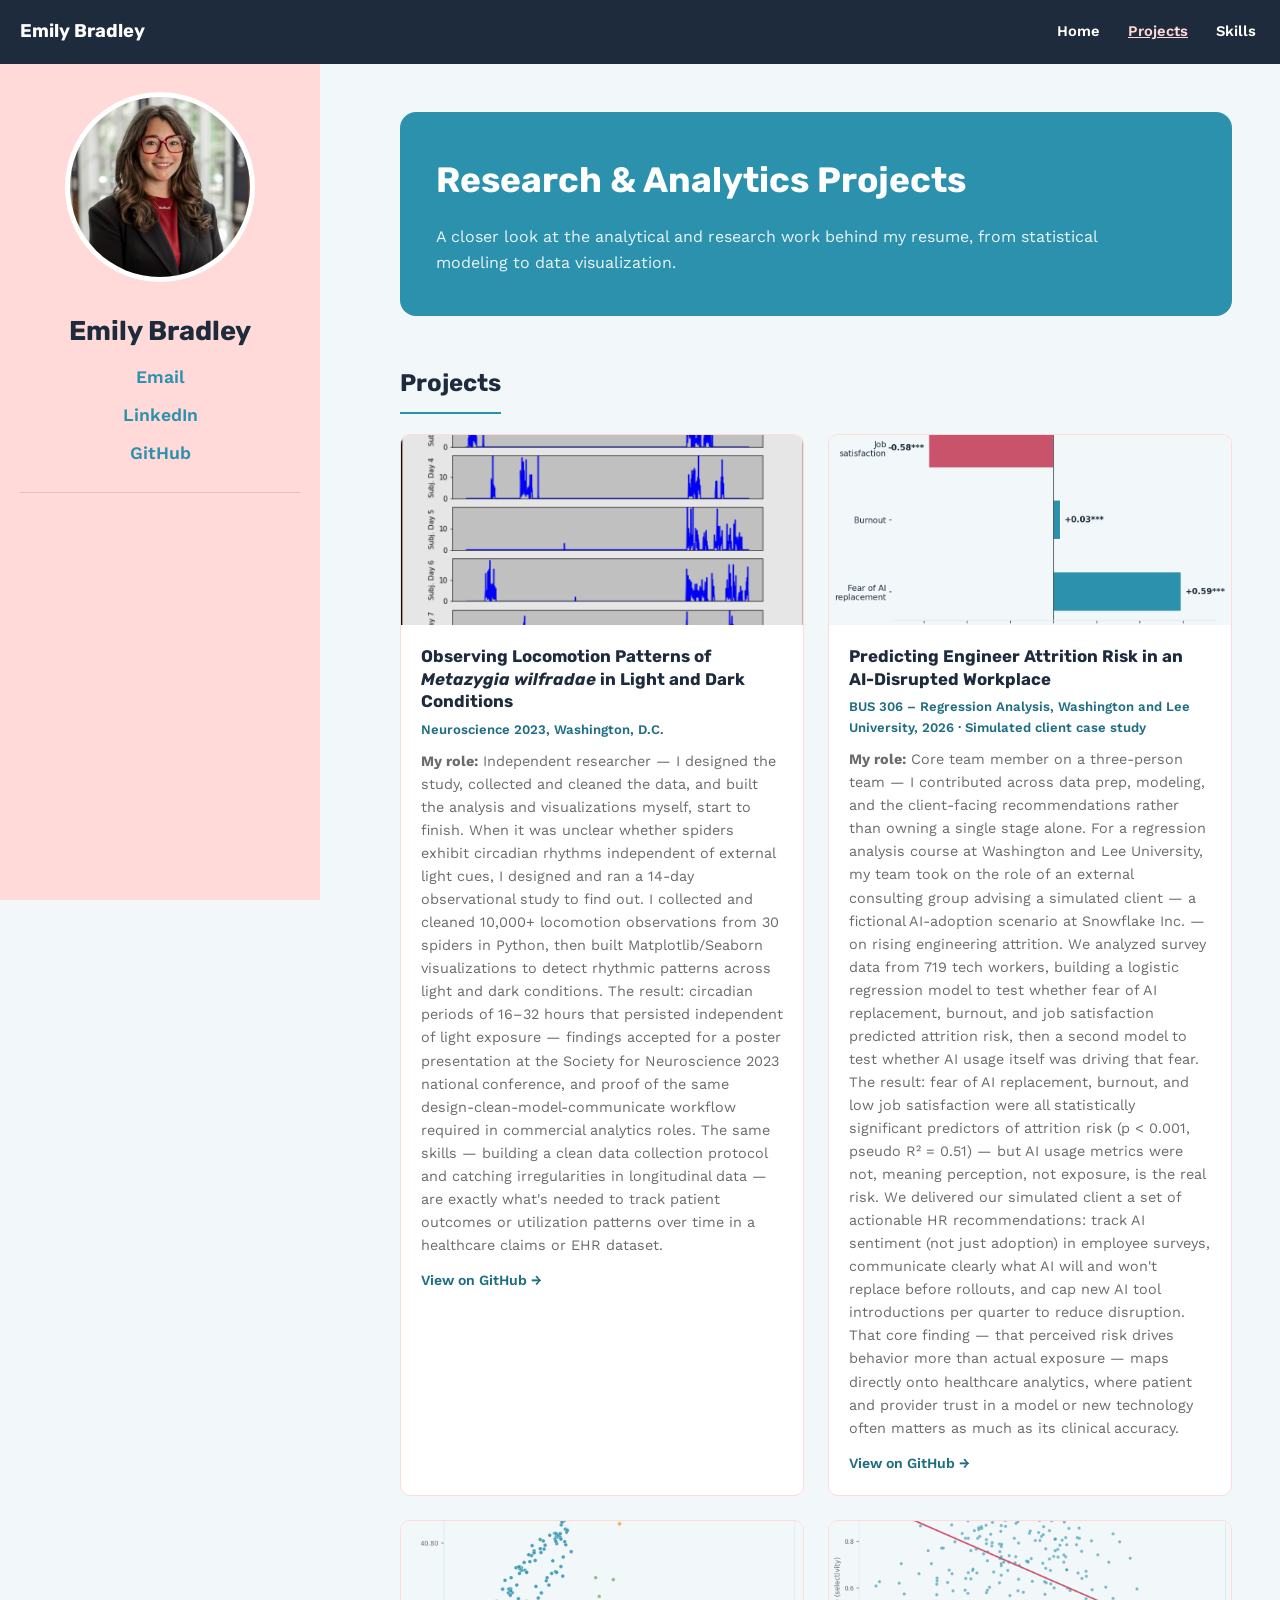
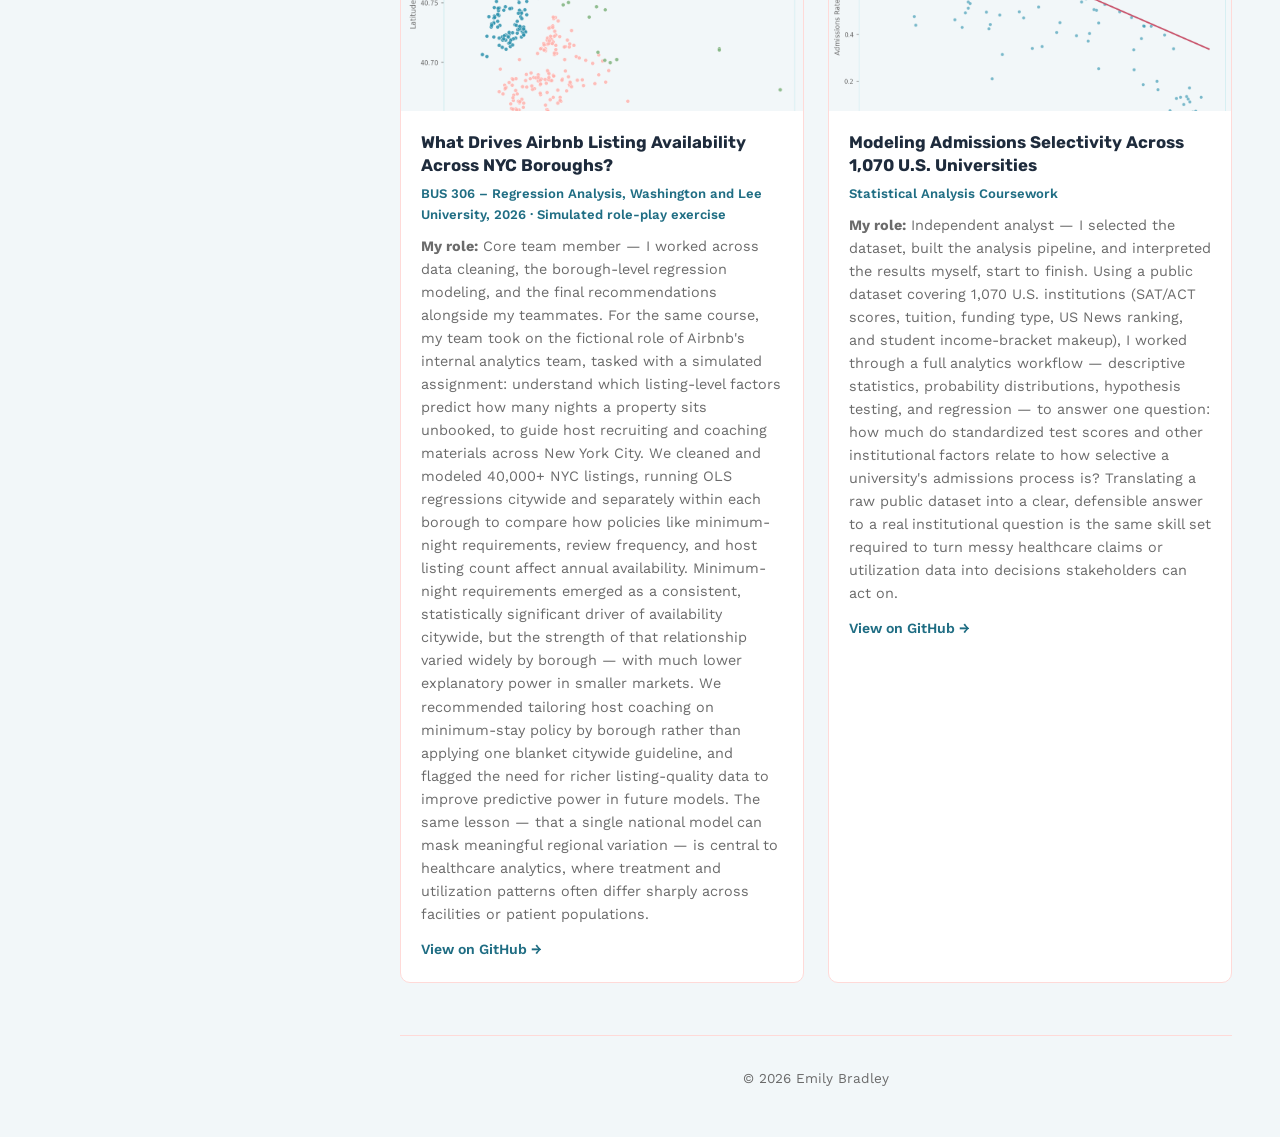
==== commit 1d67d8f2: "Add files via upload" ====
--- a/projects.html
+++ b/projects.html
@@ -48,6 +48,7 @@
 <h2 class="archive-heading">Projects</h2>
 <div class="entries-grid">
 <article class="card">
+<img src="spider_raster.png" alt="Raster plot of spider locomotor activity showing the free-running circadian period" class="card-image">
 <div class="card-body">
 <h3>Observing Locomotion Patterns of <em>Metazygia wilfradae</em> in Light and Dark Conditions</h3>
 <p class="card-date">Neuroscience 2023, Washington, D.C.</p>
@@ -56,6 +57,7 @@
 </div>
 </article>
 <article class="card">
+<img src="ai_attrition_coefficients.png" alt="Bar chart of logistic regression marginal effects showing fear of AI replacement, burnout, and job satisfaction as significant predictors of attrition risk" class="card-image">
 <div class="card-body">
 <h3>Predicting Engineer Attrition Risk in an AI-Disrupted Workplace</h3>
 <p class="card-date">BUS 306 &ndash; Regression Analysis, Washington and Lee University, 2026 &middot; Simulated client case study</p>
@@ -64,6 +66,7 @@
 </div>
 </article>
 <article class="card">
+<img src="airbnb_borough_map.png" alt="Scatter map of NYC Airbnb listings colored by borough" class="card-image">
 <div class="card-body">
 <h3>What Drives Airbnb Listing Availability Across NYC Boroughs?</h3>
 <p class="card-date">BUS 306 &ndash; Regression Analysis, Washington and Lee University, 2026 &middot; Simulated role-play exercise</p>
@@ -72,6 +75,7 @@
 </div>
 </article>
 <article class="card">
+<img src="university_scatter.png" alt="Scatter plot of average SAT score versus admissions rate across U.S. universities with regression line" class="card-image">
 <div class="card-body">
 <h3>Modeling Admissions Selectivity Across 1,070 U.S. Universities</h3>
 <p class="card-date">Statistical Analysis Coursework</p>
--- a/style.css
+++ b/style.css
@@ -159,6 +159,7 @@
   transition: box-shadow 0.2s ease, transform 0.2s ease;
 }
 .card:hover { box-shadow: 0 6px 18px rgba(0,0,0,0.08); transform: translateY(-2px); }
+.card-image { width: 100%; height: 190px; object-fit: cover; background: var(--cream); display: block; }
 .card-body { padding: 20px; }
 .card-body h3 { font-size: 1.05rem; margin-bottom: 6px; line-height: 1.35; }
 .card-date { color: var(--teal-dark); font-size: 0.82rem; font-weight: 600; margin-bottom: 10px; }
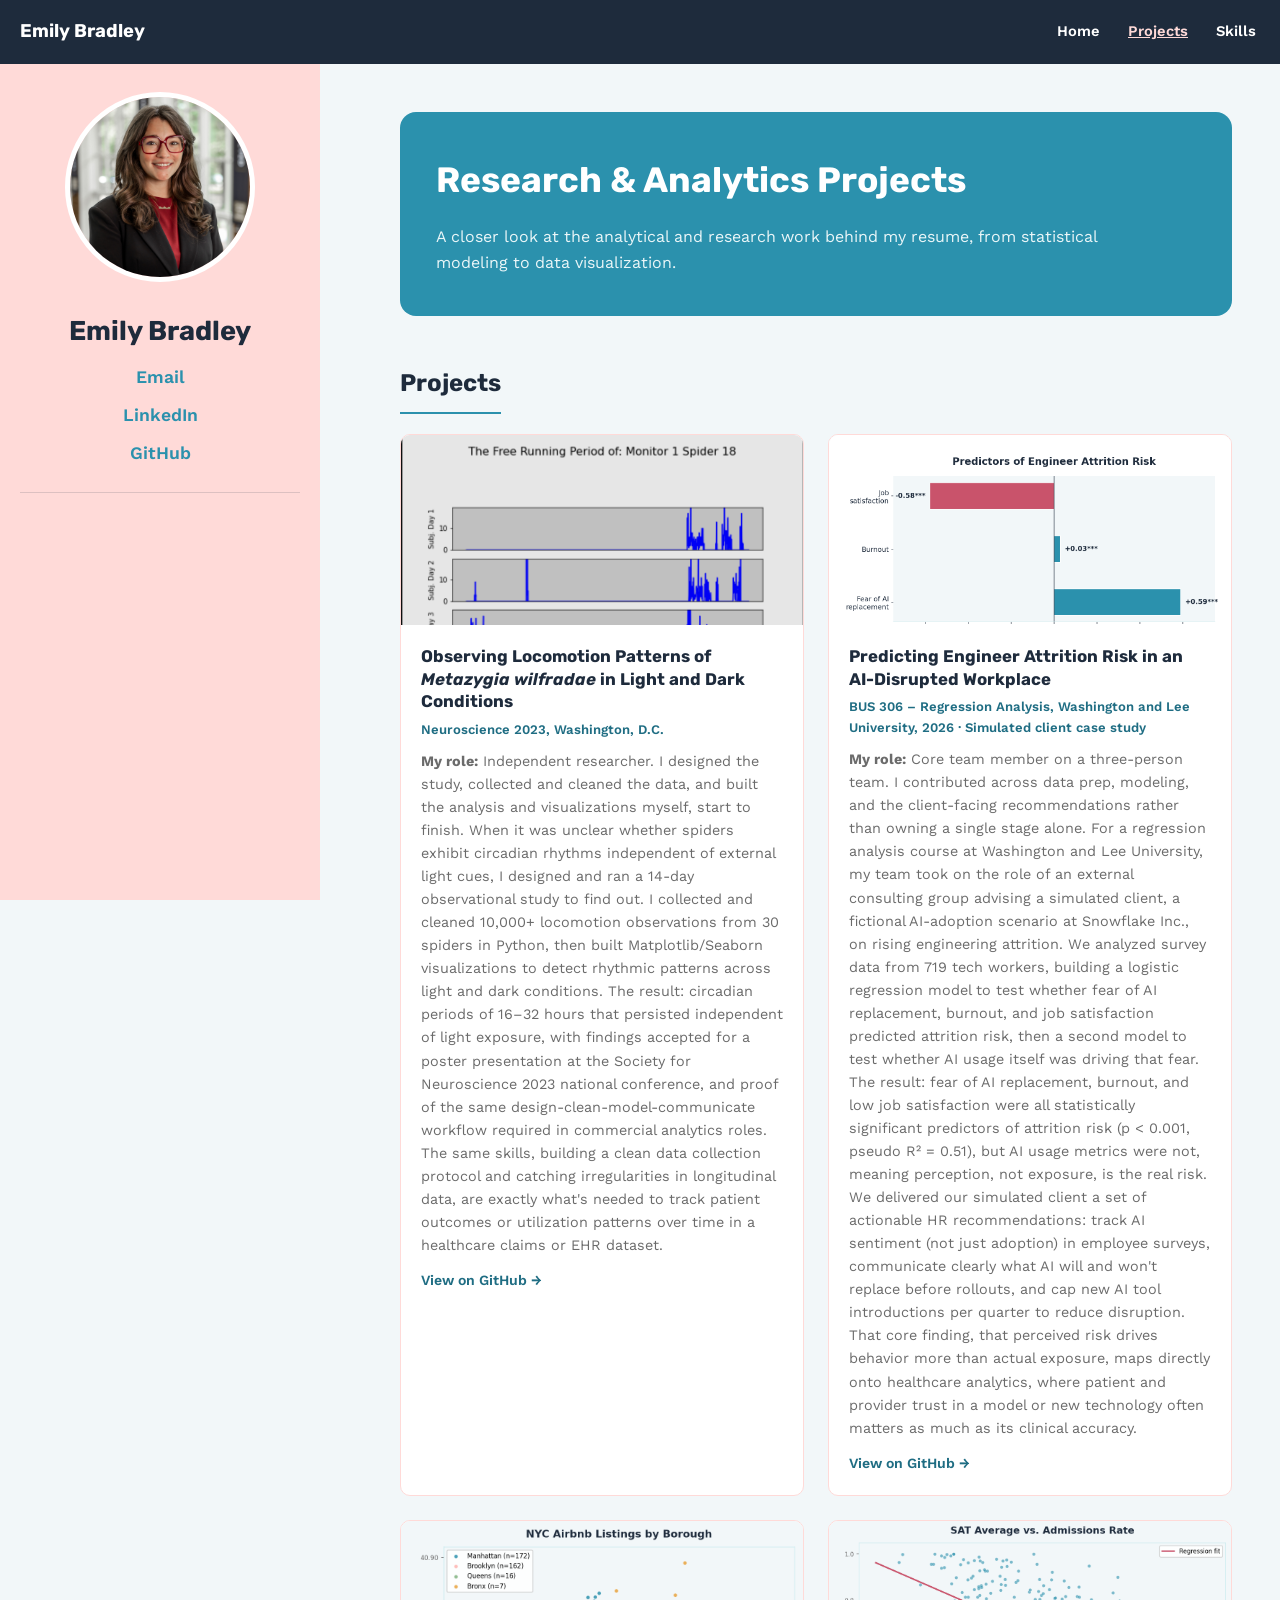
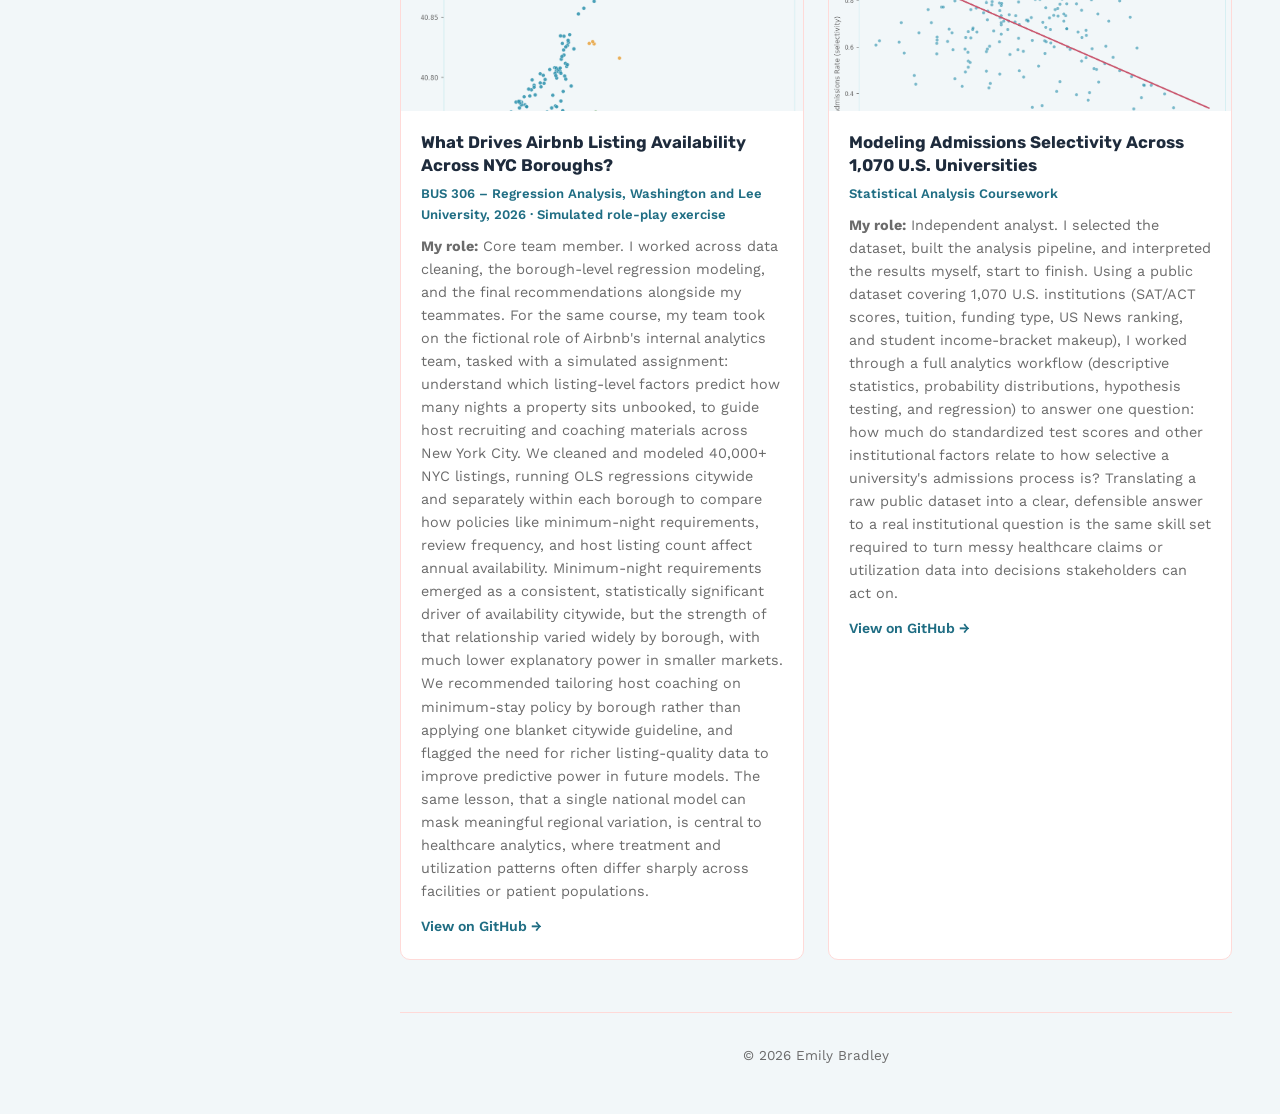
==== commit 0613762d: "Add files via upload" ====
--- a/projects.html
+++ b/projects.html
@@ -52,7 +52,7 @@
 <div class="card-body">
 <h3>Observing Locomotion Patterns of <em>Metazygia wilfradae</em> in Light and Dark Conditions</h3>
 <p class="card-date">Neuroscience 2023, Washington, D.C.</p>
-<p class="card-excerpt"><strong>My role:</strong> Independent researcher &mdash; I designed the study, collected and cleaned the data, and built the analysis and visualizations myself, start to finish. When it was unclear whether spiders exhibit circadian rhythms independent of external light cues, I designed and ran a 14-day observational study to find out. I collected and cleaned 10,000+ locomotion observations from 30 spiders in Python, then built Matplotlib/Seaborn visualizations to detect rhythmic patterns across light and dark conditions. The result: circadian periods of 16&ndash;32 hours that persisted independent of light exposure &mdash; findings accepted for a poster presentation at the Society for Neuroscience 2023 national conference, and proof of the same design-clean-model-communicate workflow required in commercial analytics roles. The same skills &mdash; building a clean data collection protocol and catching irregularities in longitudinal data &mdash; are exactly what's needed to track patient outcomes or utilization patterns over time in a healthcare claims or EHR dataset.</p>
+<p class="card-excerpt"><strong>My role:</strong> Independent researcher. I designed the study, collected and cleaned the data, and built the analysis and visualizations myself, start to finish. When it was unclear whether spiders exhibit circadian rhythms independent of external light cues, I designed and ran a 14-day observational study to find out. I collected and cleaned 10,000+ locomotion observations from 30 spiders in Python, then built Matplotlib/Seaborn visualizations to detect rhythmic patterns across light and dark conditions. The result: circadian periods of 16&ndash;32 hours that persisted independent of light exposure, with findings accepted for a poster presentation at the Society for Neuroscience 2023 national conference, and proof of the same design-clean-model-communicate workflow required in commercial analytics roles. The same skills, building a clean data collection protocol and catching irregularities in longitudinal data, are exactly what's needed to track patient outcomes or utilization patterns over time in a healthcare claims or EHR dataset.</p>
 <p class="card-link"><a href="https://github.com/embrad03/spider-circadian-rhythm-project/tree/main" target="_blank" rel="noopener">View on GitHub &rarr;</a></p>
 </div>
 </article>
@@ -61,7 +61,7 @@
 <div class="card-body">
 <h3>Predicting Engineer Attrition Risk in an AI-Disrupted Workplace</h3>
 <p class="card-date">BUS 306 &ndash; Regression Analysis, Washington and Lee University, 2026 &middot; Simulated client case study</p>
-<p class="card-excerpt"><strong>My role:</strong> Core team member on a three-person team &mdash; I contributed across data prep, modeling, and the client-facing recommendations rather than owning a single stage alone. For a regression analysis course at Washington and Lee University, my team took on the role of an external consulting group advising a simulated client &mdash; a fictional AI-adoption scenario at Snowflake Inc. &mdash; on rising engineering attrition. We analyzed survey data from 719 tech workers, building a logistic regression model to test whether fear of AI replacement, burnout, and job satisfaction predicted attrition risk, then a second model to test whether AI usage itself was driving that fear. The result: fear of AI replacement, burnout, and low job satisfaction were all statistically significant predictors of attrition risk (p &lt; 0.001, pseudo R&sup2; = 0.51) &mdash; but AI usage metrics were not, meaning perception, not exposure, is the real risk. We delivered our simulated client a set of actionable HR recommendations: track AI sentiment (not just adoption) in employee surveys, communicate clearly what AI will and won't replace before rollouts, and cap new AI tool introductions per quarter to reduce disruption. That core finding &mdash; that perceived risk drives behavior more than actual exposure &mdash; maps directly onto healthcare analytics, where patient and provider trust in a model or new technology often matters as much as its clinical accuracy.</p>
+<p class="card-excerpt"><strong>My role:</strong> Core team member on a three-person team. I contributed across data prep, modeling, and the client-facing recommendations rather than owning a single stage alone. For a regression analysis course at Washington and Lee University, my team took on the role of an external consulting group advising a simulated client, a fictional AI-adoption scenario at Snowflake Inc., on rising engineering attrition. We analyzed survey data from 719 tech workers, building a logistic regression model to test whether fear of AI replacement, burnout, and job satisfaction predicted attrition risk, then a second model to test whether AI usage itself was driving that fear. The result: fear of AI replacement, burnout, and low job satisfaction were all statistically significant predictors of attrition risk (p &lt; 0.001, pseudo R&sup2; = 0.51), but AI usage metrics were not, meaning perception, not exposure, is the real risk. We delivered our simulated client a set of actionable HR recommendations: track AI sentiment (not just adoption) in employee surveys, communicate clearly what AI will and won't replace before rollouts, and cap new AI tool introductions per quarter to reduce disruption. That core finding, that perceived risk drives behavior more than actual exposure, maps directly onto healthcare analytics, where patient and provider trust in a model or new technology often matters as much as its clinical accuracy.</p>
 <p class="card-link"><a href="https://github.com/embrad03/ai-attrition-risk-analysis" target="_blank" rel="noopener">View on GitHub &rarr;</a></p>
 </div>
 </article>
@@ -70,7 +70,7 @@
 <div class="card-body">
 <h3>What Drives Airbnb Listing Availability Across NYC Boroughs?</h3>
 <p class="card-date">BUS 306 &ndash; Regression Analysis, Washington and Lee University, 2026 &middot; Simulated role-play exercise</p>
-<p class="card-excerpt"><strong>My role:</strong> Core team member &mdash; I worked across data cleaning, the borough-level regression modeling, and the final recommendations alongside my teammates. For the same course, my team took on the fictional role of Airbnb's internal analytics team, tasked with a simulated assignment: understand which listing-level factors predict how many nights a property sits unbooked, to guide host recruiting and coaching materials across New York City. We cleaned and modeled 40,000+ NYC listings, running OLS regressions citywide and separately within each borough to compare how policies like minimum-night requirements, review frequency, and host listing count affect annual availability. Minimum-night requirements emerged as a consistent, statistically significant driver of availability citywide, but the strength of that relationship varied widely by borough &mdash; with much lower explanatory power in smaller markets. We recommended tailoring host coaching on minimum-stay policy by borough rather than applying one blanket citywide guideline, and flagged the need for richer listing-quality data to improve predictive power in future models. The same lesson &mdash; that a single national model can mask meaningful regional variation &mdash; is central to healthcare analytics, where treatment and utilization patterns often differ sharply across facilities or patient populations.</p>
+<p class="card-excerpt"><strong>My role:</strong> Core team member. I worked across data cleaning, the borough-level regression modeling, and the final recommendations alongside my teammates. For the same course, my team took on the fictional role of Airbnb's internal analytics team, tasked with a simulated assignment: understand which listing-level factors predict how many nights a property sits unbooked, to guide host recruiting and coaching materials across New York City. We cleaned and modeled 40,000+ NYC listings, running OLS regressions citywide and separately within each borough to compare how policies like minimum-night requirements, review frequency, and host listing count affect annual availability. Minimum-night requirements emerged as a consistent, statistically significant driver of availability citywide, but the strength of that relationship varied widely by borough, with much lower explanatory power in smaller markets. We recommended tailoring host coaching on minimum-stay policy by borough rather than applying one blanket citywide guideline, and flagged the need for richer listing-quality data to improve predictive power in future models. The same lesson, that a single national model can mask meaningful regional variation, is central to healthcare analytics, where treatment and utilization patterns often differ sharply across facilities or patient populations.</p>
 <p class="card-link"><a href="https://github.com/embrad03/airbnb-nyc-availability-analysis" target="_blank" rel="noopener">View on GitHub &rarr;</a></p>
 </div>
 </article>
@@ -79,7 +79,7 @@
 <div class="card-body">
 <h3>Modeling Admissions Selectivity Across 1,070 U.S. Universities</h3>
 <p class="card-date">Statistical Analysis Coursework</p>
-<p class="card-excerpt"><strong>My role:</strong> Independent analyst &mdash; I selected the dataset, built the analysis pipeline, and interpreted the results myself, start to finish. Using a public dataset covering 1,070 U.S. institutions (SAT/ACT scores, tuition, funding type, US News ranking, and student income-bracket makeup), I worked through a full analytics workflow &mdash; descriptive statistics, probability distributions, hypothesis testing, and regression &mdash; to answer one question: how much do standardized test scores and other institutional factors relate to how selective a university's admissions process is? Translating a raw public dataset into a clear, defensible answer to a real institutional question is the same skill set required to turn messy healthcare claims or utilization data into decisions stakeholders can act on.</p>
+<p class="card-excerpt"><strong>My role:</strong> Independent analyst. I selected the dataset, built the analysis pipeline, and interpreted the results myself, start to finish. Using a public dataset covering 1,070 U.S. institutions (SAT/ACT scores, tuition, funding type, US News ranking, and student income-bracket makeup), I worked through a full analytics workflow (descriptive statistics, probability distributions, hypothesis testing, and regression) to answer one question: how much do standardized test scores and other institutional factors relate to how selective a university's admissions process is? Translating a raw public dataset into a clear, defensible answer to a real institutional question is the same skill set required to turn messy healthcare claims or utilization data into decisions stakeholders can act on.</p>
 <p class="card-link"><a href="https://github.com/embrad03/University_test_scores_project/tree/main" target="_blank" rel="noopener">View on GitHub &rarr;</a></p>
 </div>
 </article>
--- a/style.css
+++ b/style.css
@@ -159,13 +159,47 @@
   transition: box-shadow 0.2s ease, transform 0.2s ease;
 }
 .card:hover { box-shadow: 0 6px 18px rgba(0,0,0,0.08); transform: translateY(-2px); }
-.card-image { width: 100%; height: 190px; object-fit: cover; background: var(--cream); display: block; }
+.card-image { width: 100%; height: 190px; object-fit: cover; object-position: top; background: var(--cream); display: block; }
 .card-body { padding: 20px; }
 .card-body h3 { font-size: 1.05rem; margin-bottom: 6px; line-height: 1.35; }
 .card-date { color: var(--teal-dark); font-size: 0.82rem; font-weight: 600; margin-bottom: 10px; }
 .card-excerpt { color: var(--muted); font-size: 0.9rem; }
 .card-link { margin-top: 10px; }
 .card-link a { font-weight: 600; font-size: 0.88rem; color: var(--teal-dark); }
+
+/* Timeline */
+.timeline { position: relative; padding-left: 36px; }
+.timeline::before {
+  content: '';
+  position: absolute;
+  left: 9px;
+  top: 6px;
+  bottom: 6px;
+  width: 2px;
+  background: var(--border);
+}
+.timeline-item { position: relative; padding-bottom: 28px; }
+.timeline-item:last-child { padding-bottom: 0; }
+.timeline-marker {
+  position: absolute;
+  left: -36px;
+  top: 6px;
+  width: 14px;
+  height: 14px;
+  border-radius: 50%;
+  background: var(--teal);
+  border: 3px solid var(--cream);
+  box-shadow: 0 0 0 2px var(--teal);
+}
+.timeline-content {
+  background: #fff;
+  border: 1px solid var(--border);
+  border-radius: 10px;
+  padding: 18px 22px;
+}
+.timeline-content h3 { font-size: 1.05rem; margin-bottom: 6px; }
+.timeline-date { color: var(--teal-dark); font-size: 0.82rem; font-weight: 600; margin-bottom: 10px; }
+.timeline-excerpt { color: var(--muted); font-size: 0.9rem; }
 
 /* Skills */
 .skills-subhead { margin: 24px 0 12px; font-size: 1.05rem; }
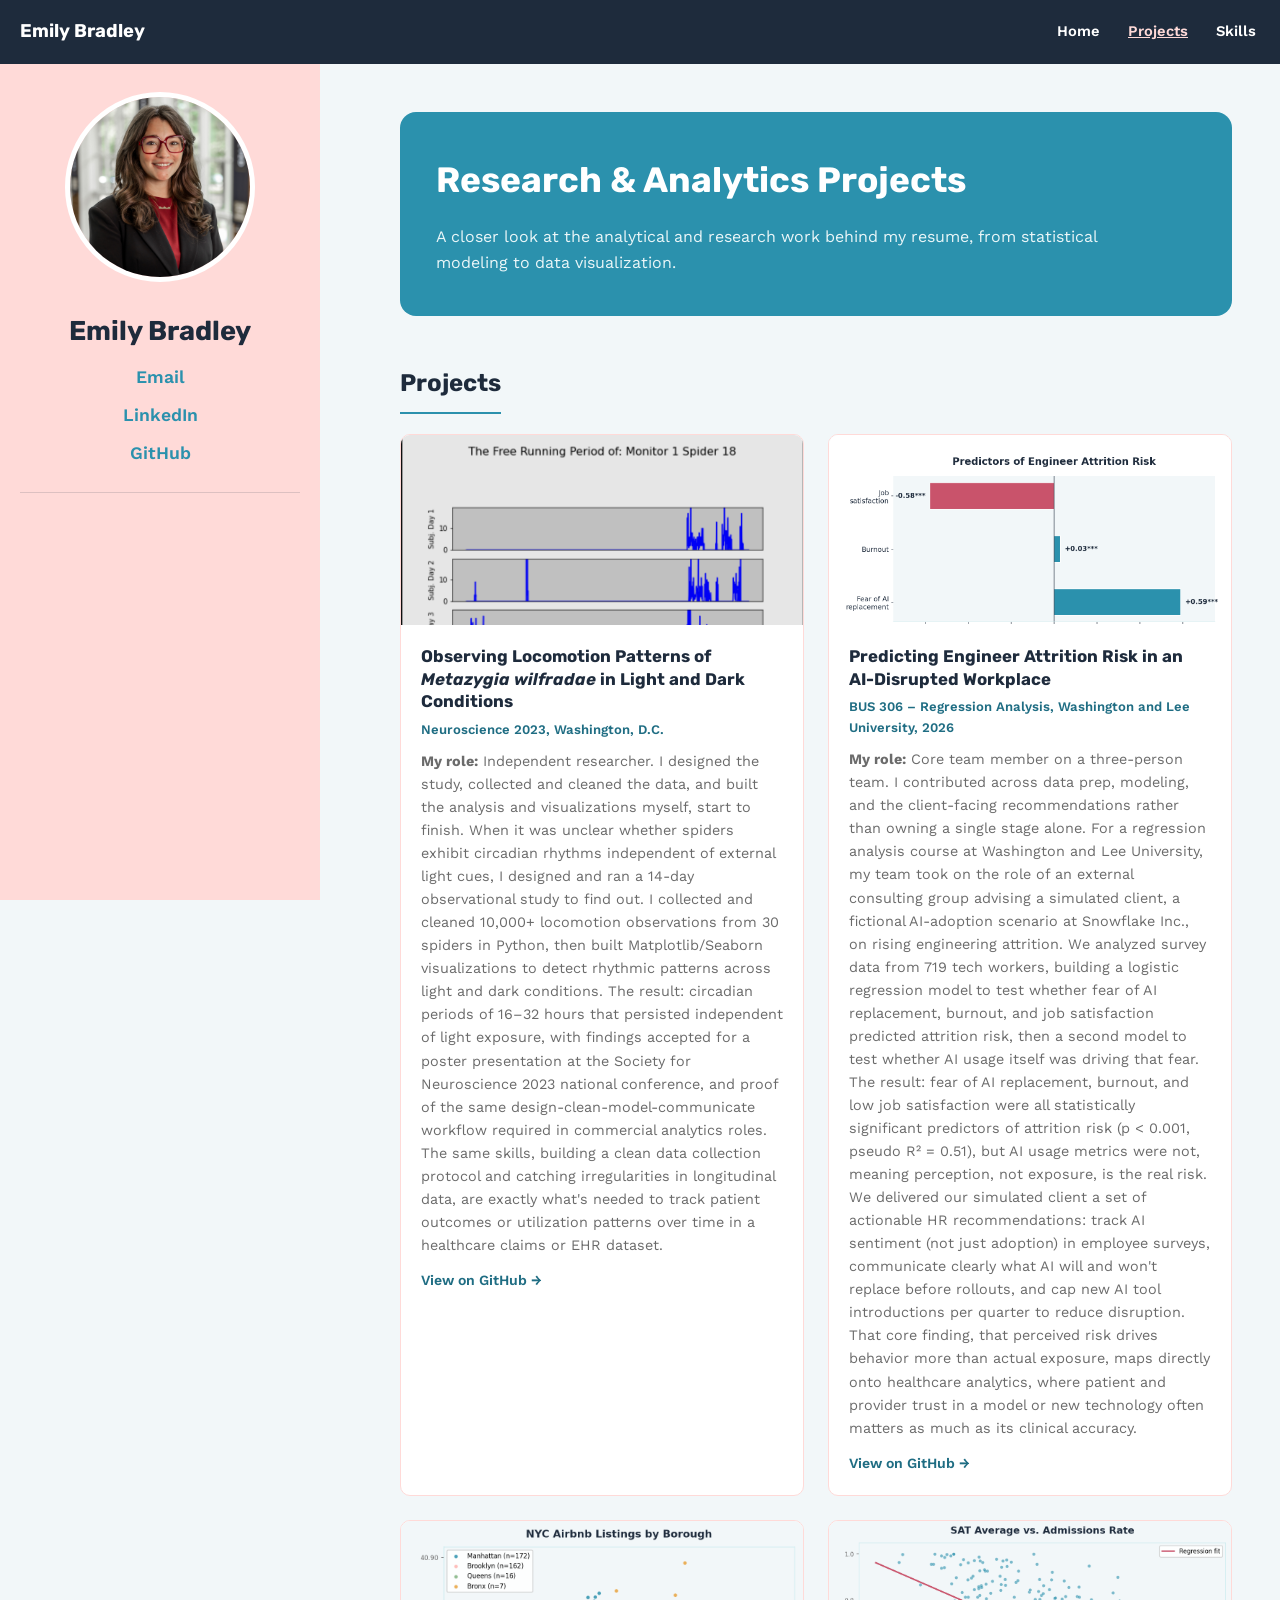
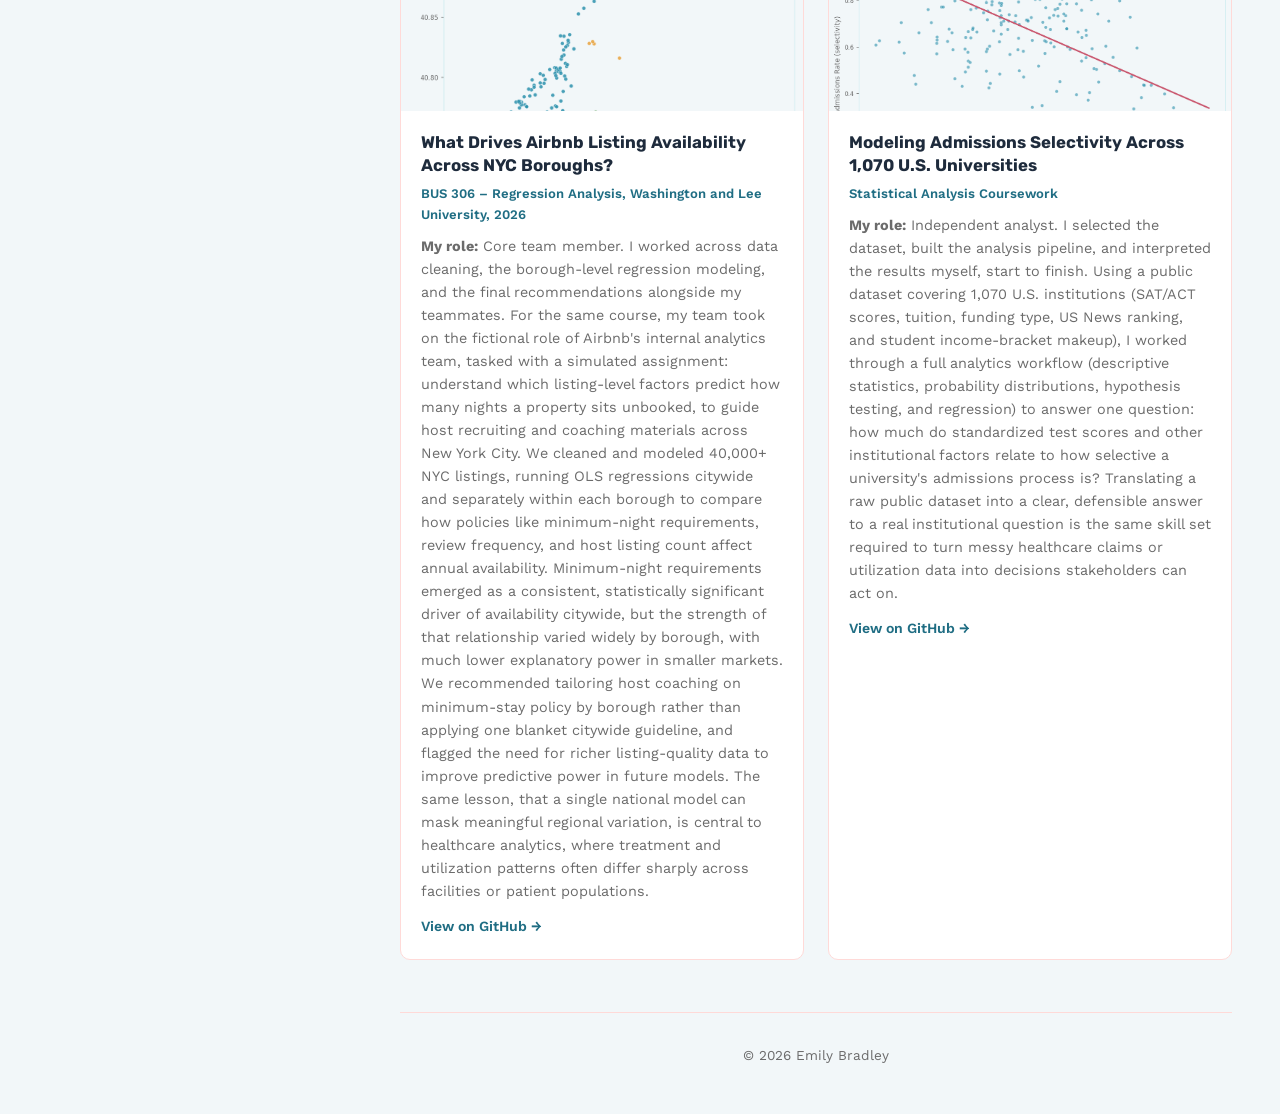
==== commit 5767aa1c: "Add files via upload" ====
--- a/projects.html
+++ b/projects.html
@@ -60,7 +60,7 @@
 <img src="ai_attrition_coefficients.png" alt="Bar chart of logistic regression marginal effects showing fear of AI replacement, burnout, and job satisfaction as significant predictors of attrition risk" class="card-image">
 <div class="card-body">
 <h3>Predicting Engineer Attrition Risk in an AI-Disrupted Workplace</h3>
-<p class="card-date">BUS 306 &ndash; Regression Analysis, Washington and Lee University, 2026 &middot; Simulated client case study</p>
+<p class="card-date">BUS 306 &ndash; Regression Analysis, Washington and Lee University, 2026</p>
 <p class="card-excerpt"><strong>My role:</strong> Core team member on a three-person team. I contributed across data prep, modeling, and the client-facing recommendations rather than owning a single stage alone. For a regression analysis course at Washington and Lee University, my team took on the role of an external consulting group advising a simulated client, a fictional AI-adoption scenario at Snowflake Inc., on rising engineering attrition. We analyzed survey data from 719 tech workers, building a logistic regression model to test whether fear of AI replacement, burnout, and job satisfaction predicted attrition risk, then a second model to test whether AI usage itself was driving that fear. The result: fear of AI replacement, burnout, and low job satisfaction were all statistically significant predictors of attrition risk (p &lt; 0.001, pseudo R&sup2; = 0.51), but AI usage metrics were not, meaning perception, not exposure, is the real risk. We delivered our simulated client a set of actionable HR recommendations: track AI sentiment (not just adoption) in employee surveys, communicate clearly what AI will and won't replace before rollouts, and cap new AI tool introductions per quarter to reduce disruption. That core finding, that perceived risk drives behavior more than actual exposure, maps directly onto healthcare analytics, where patient and provider trust in a model or new technology often matters as much as its clinical accuracy.</p>
 <p class="card-link"><a href="https://github.com/embrad03/ai-attrition-risk-analysis" target="_blank" rel="noopener">View on GitHub &rarr;</a></p>
 </div>
@@ -69,7 +69,7 @@
 <img src="airbnb_borough_map.png" alt="Scatter map of NYC Airbnb listings colored by borough" class="card-image">
 <div class="card-body">
 <h3>What Drives Airbnb Listing Availability Across NYC Boroughs?</h3>
-<p class="card-date">BUS 306 &ndash; Regression Analysis, Washington and Lee University, 2026 &middot; Simulated role-play exercise</p>
+<p class="card-date">BUS 306 &ndash; Regression Analysis, Washington and Lee University, 2026</p>
 <p class="card-excerpt"><strong>My role:</strong> Core team member. I worked across data cleaning, the borough-level regression modeling, and the final recommendations alongside my teammates. For the same course, my team took on the fictional role of Airbnb's internal analytics team, tasked with a simulated assignment: understand which listing-level factors predict how many nights a property sits unbooked, to guide host recruiting and coaching materials across New York City. We cleaned and modeled 40,000+ NYC listings, running OLS regressions citywide and separately within each borough to compare how policies like minimum-night requirements, review frequency, and host listing count affect annual availability. Minimum-night requirements emerged as a consistent, statistically significant driver of availability citywide, but the strength of that relationship varied widely by borough, with much lower explanatory power in smaller markets. We recommended tailoring host coaching on minimum-stay policy by borough rather than applying one blanket citywide guideline, and flagged the need for richer listing-quality data to improve predictive power in future models. The same lesson, that a single national model can mask meaningful regional variation, is central to healthcare analytics, where treatment and utilization patterns often differ sharply across facilities or patient populations.</p>
 <p class="card-link"><a href="https://github.com/embrad03/airbnb-nyc-availability-analysis" target="_blank" rel="noopener">View on GitHub &rarr;</a></p>
 </div>
--- a/style.css
+++ b/style.css
@@ -103,6 +103,13 @@
   color: var(--muted);
   font-size: 0.95rem;
 }
+.intro-video {
+  width: 100%;
+  display: block;
+  border-radius: 10px;
+  border: 1px solid var(--border);
+  background: #000;
+}
 
 /* Resume */
 .resume-intro { color: var(--muted); font-size: 0.9rem; margin-bottom: 14px; }
@@ -137,6 +144,10 @@
 .intro p { color: #eaf6f8; max-width: 680px; }
 
 .archive-section { margin-bottom: 52px; }
+
+.split-row { display: flex; gap: 32px; margin-bottom: 52px; flex-wrap: wrap; }
+.split-row .archive-section { flex: 1; min-width: 280px; margin-bottom: 0; }
+.split-row .video-placeholder { height: 100%; display: flex; align-items: center; justify-content: center; }
 .archive-heading {
   font-size: 1.5rem;
   margin-bottom: 20px;
@@ -200,6 +211,8 @@
 .timeline-content h3 { font-size: 1.05rem; margin-bottom: 6px; }
 .timeline-date { color: var(--teal-dark); font-size: 0.82rem; font-weight: 600; margin-bottom: 10px; }
 .timeline-excerpt { color: var(--muted); font-size: 0.9rem; }
+.timeline-list { margin: 8px 0 0; padding-left: 18px; color: var(--muted); font-size: 0.9rem; }
+.timeline-list li { margin-bottom: 4px; }
 
 /* Skills */
 .skills-subhead { margin: 24px 0 12px; font-size: 1.05rem; }
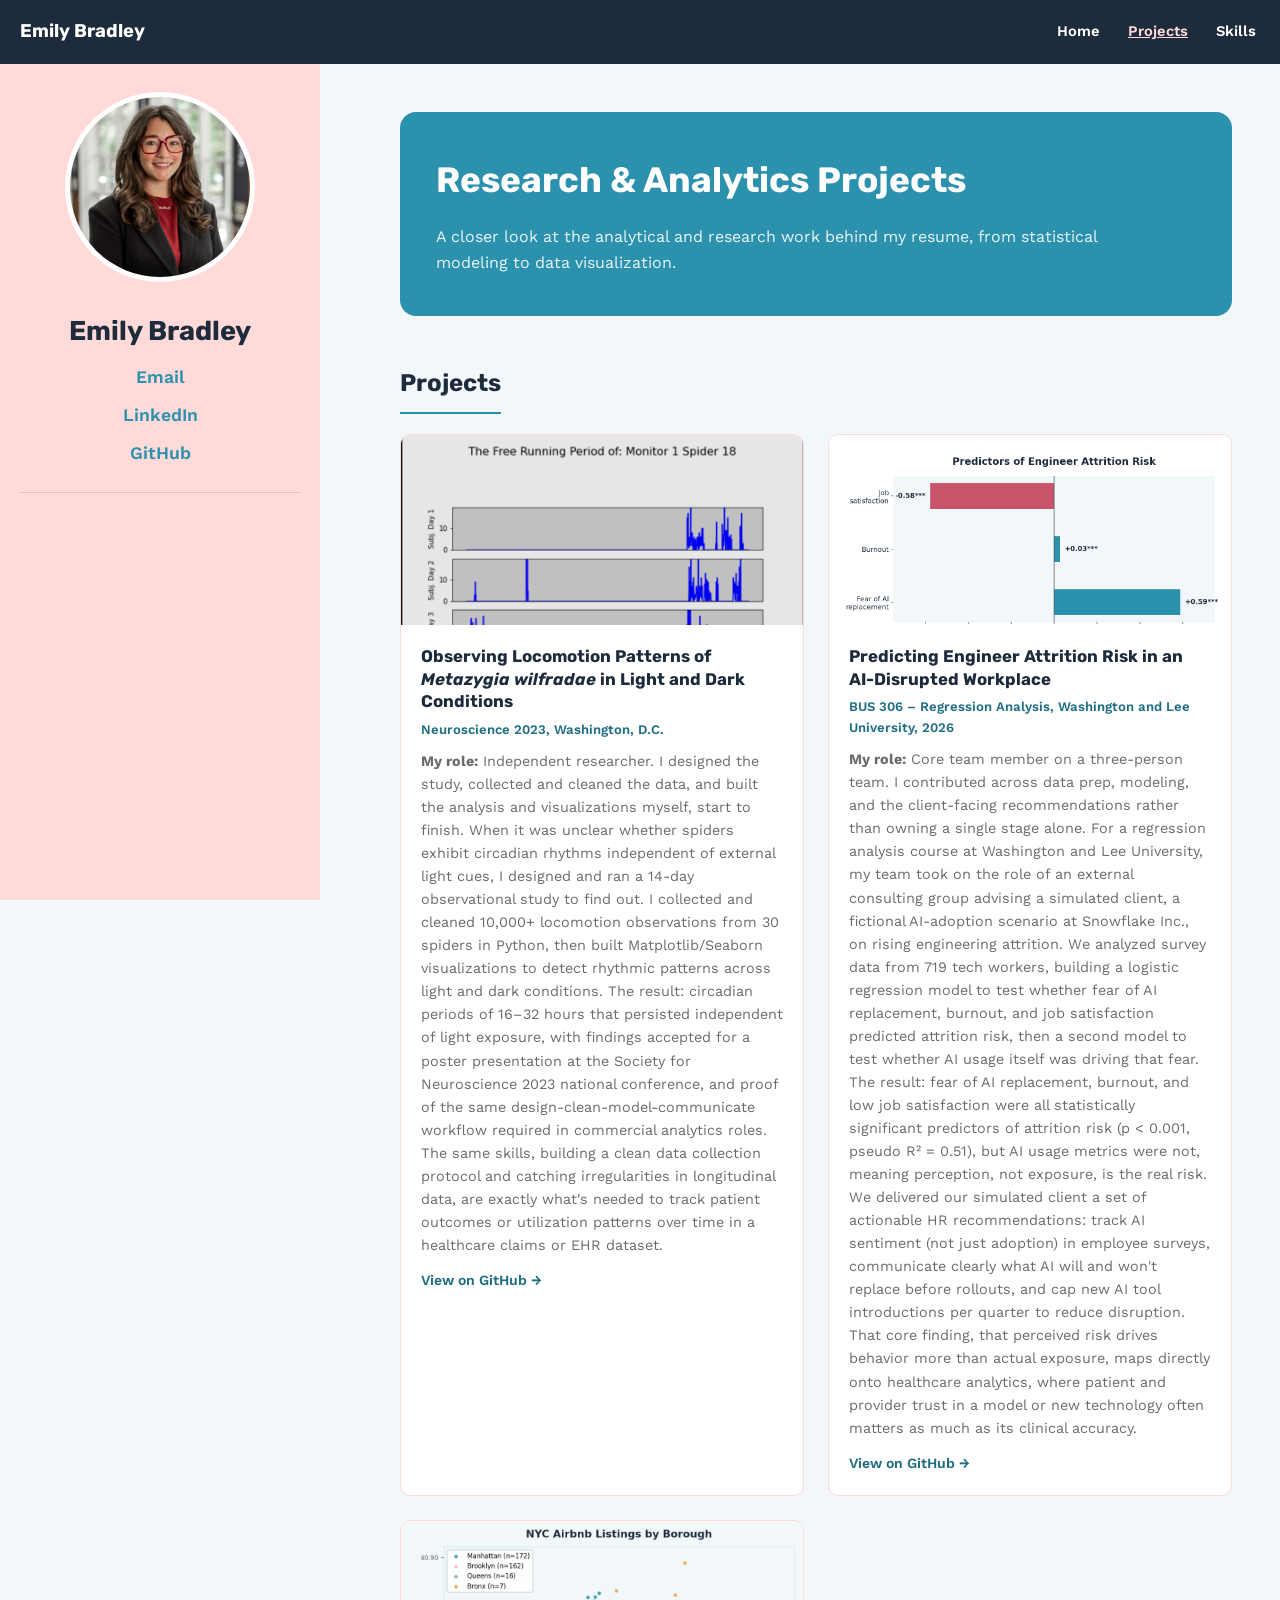
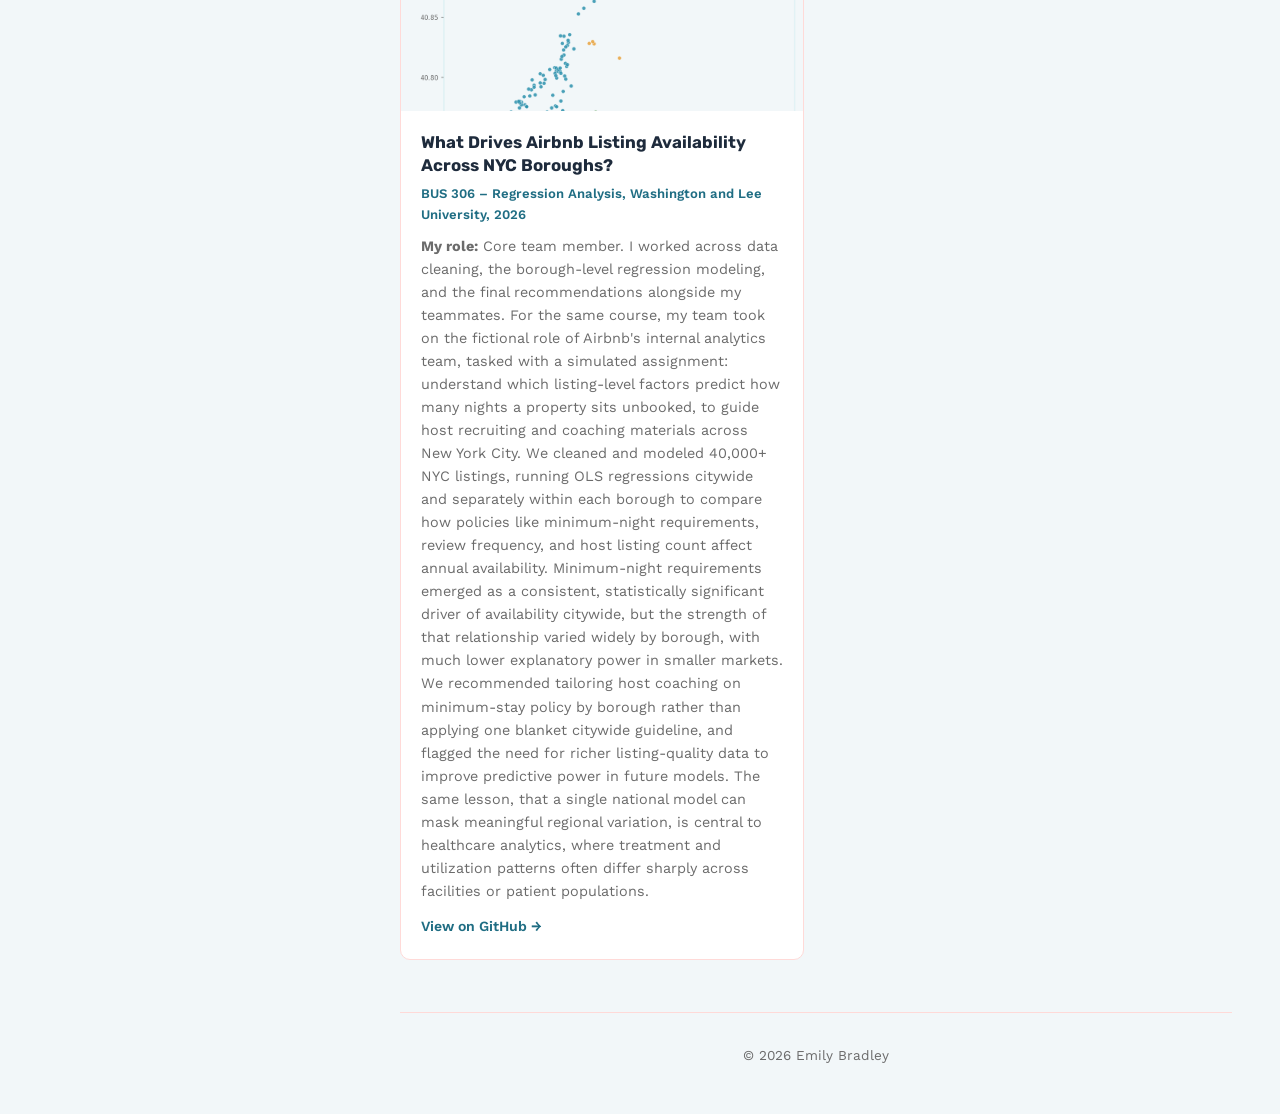
==== commit 3dc485dd: "Add files via upload" ====
--- a/projects.html
+++ b/projects.html
@@ -74,15 +74,6 @@
 <p class="card-link"><a href="https://github.com/embrad03/airbnb-nyc-availability-analysis" target="_blank" rel="noopener">View on GitHub &rarr;</a></p>
 </div>
 </article>
-<article class="card">
-<img src="university_scatter.png" alt="Scatter plot of average SAT score versus admissions rate across U.S. universities with regression line" class="card-image">
-<div class="card-body">
-<h3>Modeling Admissions Selectivity Across 1,070 U.S. Universities</h3>
-<p class="card-date">Statistical Analysis Coursework</p>
-<p class="card-excerpt"><strong>My role:</strong> Independent analyst. I selected the dataset, built the analysis pipeline, and interpreted the results myself, start to finish. Using a public dataset covering 1,070 U.S. institutions (SAT/ACT scores, tuition, funding type, US News ranking, and student income-bracket makeup), I worked through a full analytics workflow (descriptive statistics, probability distributions, hypothesis testing, and regression) to answer one question: how much do standardized test scores and other institutional factors relate to how selective a university's admissions process is? Translating a raw public dataset into a clear, defensible answer to a real institutional question is the same skill set required to turn messy healthcare claims or utilization data into decisions stakeholders can act on.</p>
-<p class="card-link"><a href="https://github.com/embrad03/University_test_scores_project/tree/main" target="_blank" rel="noopener">View on GitHub &rarr;</a></p>
-</div>
-</article>
 </div>
 </section>
 
